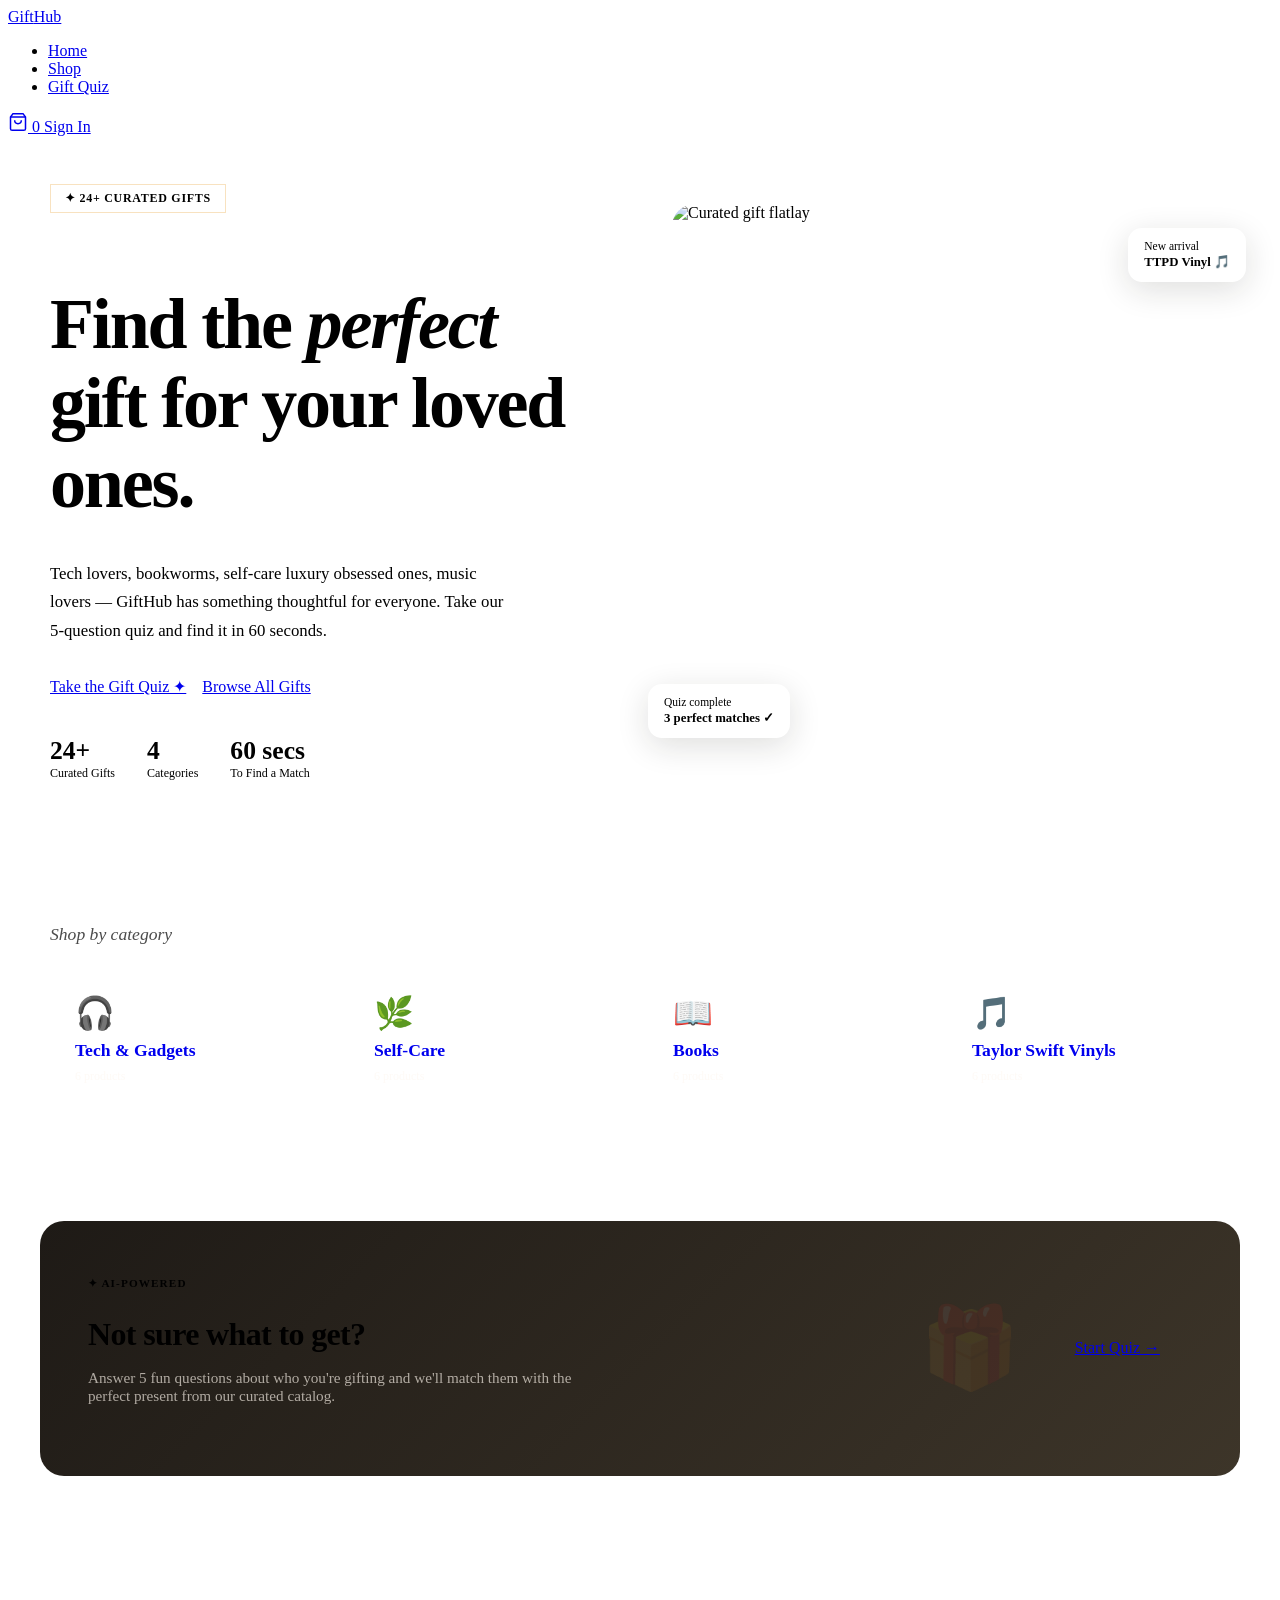
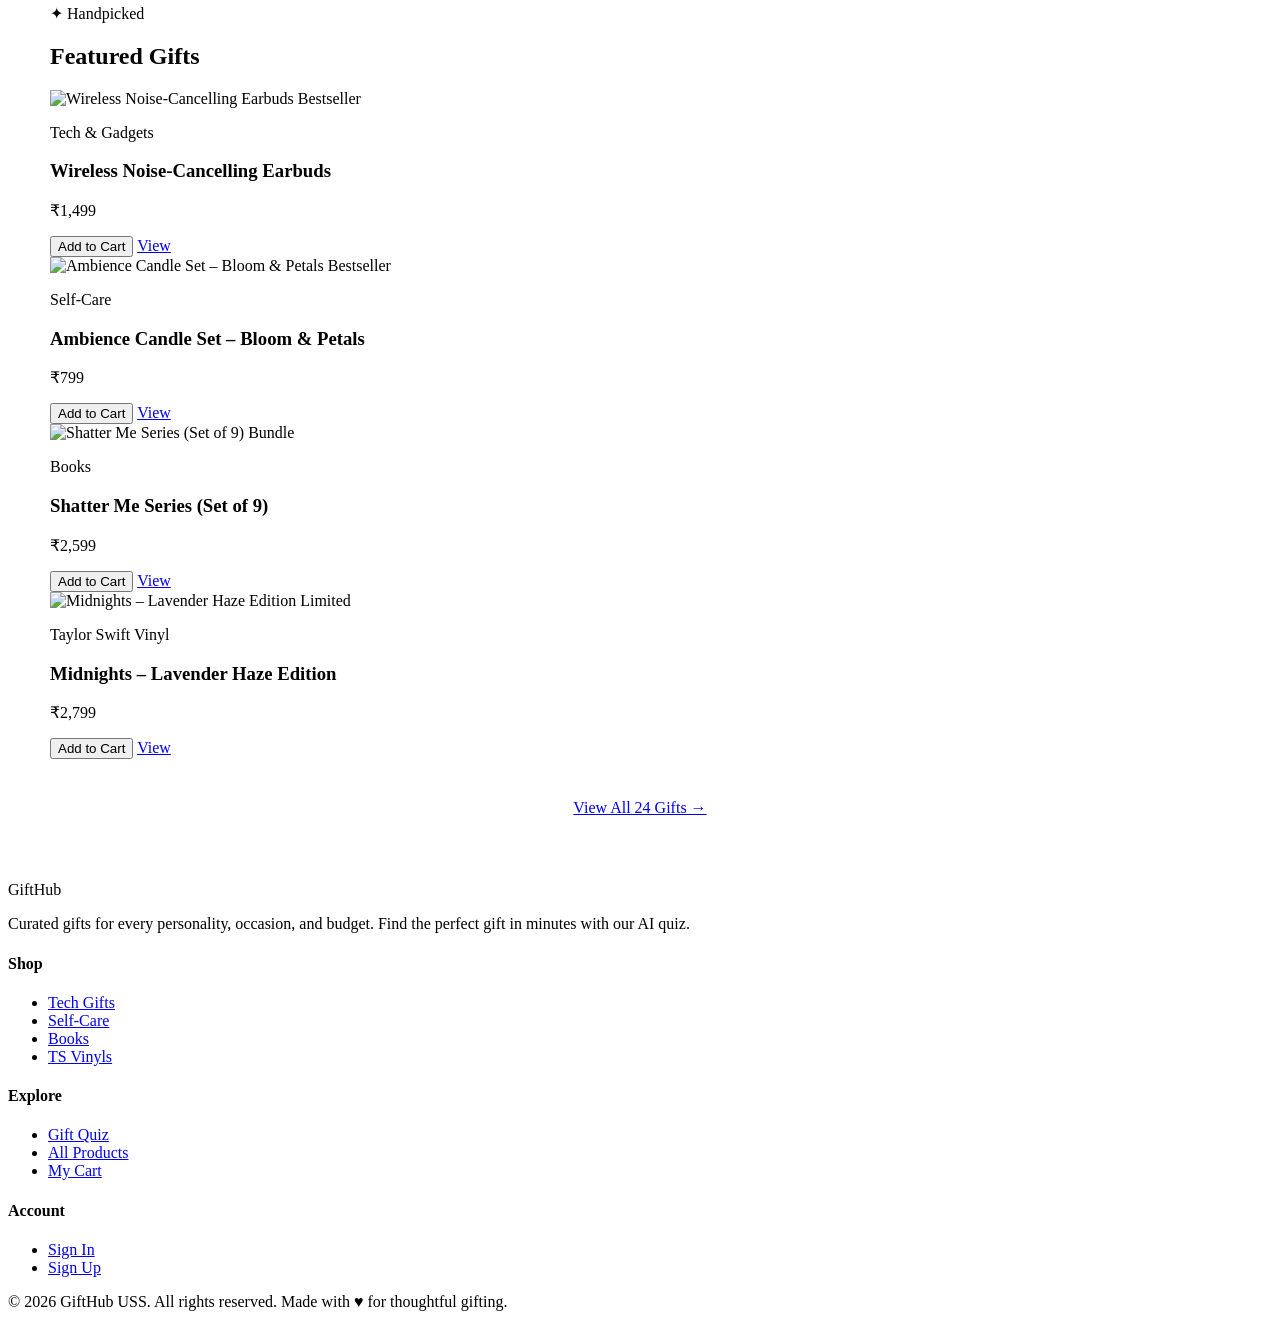
==== index.html @ 99d89582 "Add files via upload" ====
<!DOCTYPE html>
<html lang="en">
<head>
  <meta charset="UTF-8">
  <meta name="viewport" content="width=device-width, initial-scale=1.0">
  <title>GiftHub – Find the Perfect Gift</title>
  <meta name="description" content="Curated gifts for every personality. Tech, self-care, books, and Taylor Swift vinyls. Take the quiz.">
  <link rel="stylesheet" href="style.css">
  <style>

    /* ═══════════════════════════════════════════════
       HERO
       Mobile order:  [heading] [text] [buttons] [image]
       Desktop order: [left: heading+text+buttons] [right: image]
    ═══════════════════════════════════════════════ */

    .hero {
      max-width: 1180px;
      margin: 0 auto;
      padding: 3rem 2rem 5rem;

      display: grid;
      grid-template-columns: 1fr 1fr;
      grid-template-rows: auto;
      grid-template-areas: "content visual";
      align-items: center;
      gap: 4rem;
    }

    .hero-content {
      grid-area: content;
      display: flex;
      flex-direction: column;
    }

    .hero-visual {
      grid-area: visual;
      position: relative;
    }

    /* ── Hero text ── */
    .hero-tag {
      display: inline-flex;
      align-items: center;
      gap: 8px;
      background: var(--amber-light);
      color: var(--amber-dark);
      border: 1px solid rgba(232,160,48,0.3);
      padding: 6px 14px;
      border-radius: var(--radius-pill);
      font-size: 0.75rem;
      font-weight: 700;
      letter-spacing: 0.06em;
      text-transform: uppercase;
      margin-bottom: 1.5rem;
      width: fit-content;
      animation: fadeInUp 0.5s ease forwards;
    }

    .hero-title {
      font-family: var(--font-display);
      font-size: 4.5rem;
      font-weight: 700;
      line-height: 1.1;
      letter-spacing: -0.03em;
      color: var(--charcoal);
      margin-bottom: 1.25rem;
      animation: fadeInUp 0.5s 0.1s ease both;
    }
    .hero-title em { font-style: italic; color: var(--amber); }

    .hero-sub {
      font-size: 1.05rem;
      color: var(--muted);
      line-height: 1.7;
      margin-bottom: 2rem;
      max-width: 460px;
      animation: fadeInUp 0.5s 0.2s ease both;
    }

    .hero-actions {
      display: flex;
      align-items: center;
      gap: 1rem;
      flex-wrap: wrap;
      animation: fadeInUp 0.5s 0.3s ease both;
      margin-bottom: 2.5rem;
    }

    .hero-stats {
      display: flex;
      gap: 2rem;
      animation: fadeInUp 0.5s 0.4s ease both;
    }
    .stat-num {
      font-family: var(--font-display);
      font-size: 1.6rem;
      font-weight: 700;
      color: var(--charcoal);
    }
    .stat-label {
      font-size: 0.75rem;
      color: var(--muted);
      font-weight: 500;
    }

    /* ── Hero image ── */
    .hero-img-main {
      width: 100%;
      aspect-ratio: 1 / 1;
      border-radius: 22px;
      overflow: hidden;
      background: var(--cream-dark);
      animation: fadeIn 0.6s 0.2s ease both;
    }
    .hero-img-main img {
      width: 100%;
      height: 100%;
      object-fit: cover;
      display: block;
      border-radius: 22px;
    }

    /* ── Float cards ── */
    .hero-float-card {
      position: absolute;
      background: var(--white);
      border-radius: 14px;
      padding: 12px 16px;
      box-shadow: 0 8px 32px rgba(30,26,22,0.14);
      display: flex;
      align-items: center;
      gap: 10px;
      font-size: 0.8rem;
      font-weight: 500;
      animation: float 3s ease-in-out infinite;
      white-space: nowrap;
    }
    .fc-quiz  { bottom: 1.5rem; left: -1.5rem; }
    .fc-match { top: 1.5rem; right: -1rem; animation-delay: 1.5s; }

    /* ═══════════════════════════════════════════════
       CATEGORIES
    ═══════════════════════════════════════════════ */
    .categories {
      background: var(--charcoal);
      padding: 3rem 2rem;
    }
    .categories-inner {
      max-width: 1180px;
      margin: 0 auto;
    }
    .categories-inner h2 {
      font-family: var(--font-display);
      color: var(--cream);
      font-size: 1.1rem;
      font-weight: 400;
      font-style: italic;
      margin-bottom: 1.5rem;
      opacity: 0.7;
    }
    .cat-grid {
      display: grid;
      grid-template-columns: repeat(4, 1fr);
      gap: 1rem;
    }
    .cat-card {
      background: rgba(255,255,255,0.06);
      border: 1px solid rgba(255,255,255,0.1);
      border-radius: var(--radius);
      padding: 1.5rem;
      text-decoration: none;
      transition: all var(--transition);
      display: flex;
      flex-direction: column;
      gap: 8px;
    }
    .cat-card:hover {
      background: rgba(232,160,48,0.15);
      border-color: rgba(232,160,48,0.4);
      transform: translateY(-2px);
    }
    .cat-icon { font-size: 2rem; }
    .cat-name {
      font-family: var(--font-display);
      font-size: 1.1rem;
      color: var(--cream);
      font-weight: 600;
    }
    .cat-count { font-size: 0.75rem; color: rgba(253,246,237,0.5); }

    /* ═══════════════════════════════════════════════
       QUIZ BANNER
    ═══════════════════════════════════════════════ */
    .quiz-section { padding: 4rem 2rem; }
    .quiz-banner {
      background: linear-gradient(135deg, #1E1A16 0%, #3D3529 100%);
      border-radius: 24px;
      padding: 3.5rem 3rem;
      display: grid;
      grid-template-columns: 1fr auto;
      align-items: center;
      gap: 2rem;
      max-width: 1180px;
      margin: 0 auto;
      position: relative;
      overflow: hidden;
    }
    .quiz-banner::before {
      content: '🎁';
      position: absolute;
      right: 220px;
      top: 50%;
      transform: translateY(-50%);
      font-size: 5rem;
      opacity: 0.08;
      pointer-events: none;
    }
    .quiz-banner-label {
      font-size: 0.7rem;
      font-weight: 700;
      letter-spacing: 0.1em;
      text-transform: uppercase;
      color: var(--amber);
      margin-bottom: 8px;
    }
    .quiz-banner h2 {
      font-family: var(--font-display);
      font-size: 2rem;
      color: var(--cream);
      font-weight: 700;
      margin-bottom: 0.75rem;
      letter-spacing: -0.02em;
    }
    .quiz-banner p {
      color: rgba(253,246,237,0.65);
      font-size: 0.95rem;
      max-width: 500px;
    }

    /* ═══════════════════════════════════════════════
       FEATURED
    ═══════════════════════════════════════════════ */
    .featured-wrap {
      padding: 4rem 2rem;
      max-width: 1180px;
      margin: 0 auto;
    }

    /* ═══════════════════════════════════════════════
       RESPONSIVE — TABLET (≤900px)
    ═══════════════════════════════════════════════ */
    @media (max-width: 900px) {
      .hero {
        grid-template-columns: 1fr;
        grid-template-areas:
          "content"
          "visual";
        gap: 2rem;
        padding: 2rem 1.5rem 3rem;
        align-items: start;
      }

      .hero-visual {
        width: 100%;
      }

      /* float cards too close to edges on tablet — pull back */
      .fc-quiz  { left: 0.5rem; }
      .fc-match { right: 0.5rem; }

      .hero-title { font-size: 2.4rem; }
      .hero-stats { gap: 1.5rem; }

      .cat-grid { grid-template-columns: repeat(2, 1fr); }

      .quiz-banner {
        grid-template-columns: 1fr;
        text-align: center;
        padding: 2.5rem 1.5rem;
      }
      .quiz-banner::before { display: none; }
      .quiz-banner p { margin: 0 auto; }
      .quiz-banner .btn { width: fit-content; margin: 0 auto; }
    }

    /* ═══════════════════════════════════════════════
       RESPONSIVE — MOBILE (≤600px)
    ═══════════════════════════════════════════════ */
    @media (max-width: 600px) {
      .hero {
        padding: 1.5rem 1rem 2.5rem;
        gap: 1.75rem;
      }

      .hero-title { font-size: 2rem; }
      .hero-sub   { font-size: 0.95rem; }

      .hero-actions {
        flex-direction: column;
        align-items: stretch;
        gap: 0.75rem;
      }
      .hero-actions .btn { text-align: center; justify-content: center; }

      .hero-stats { gap: 1rem; }
      .stat-num   { font-size: 1.3rem; }

      /* float cards hidden on small screens — overlap looks bad */
      .hero-float-card { display: none; }

      .hero-img-main {
        border-radius: 16px;
        aspect-ratio: 4 / 3;   /* slightly wider on small phones */
      }
      .hero-img-main img { border-radius: 16px; }

      .cat-grid { gap: 0.75rem; }
      .cat-card { padding: 1rem; }
      .cat-icon { font-size: 1.5rem; }
      .cat-name { font-size: 0.95rem; }

      .quiz-section { padding: 2rem 1rem; }
      .featured-wrap { padding: 2.5rem 1rem; }
    }

  </style>
</head>
<body>

  <div id="nav-root"></div>

  <main class="page-wrap">

    <!-- ─── HERO ─────────────────────────────────────── -->
    <div class="hero">

      <!-- LEFT / TOP: all text + CTAs -->
      <div class="hero-content">
        <div class="hero-tag">✦ 24+ Curated Gifts</div>

        <h1 class="hero-title">
          Find the <em>perfect</em><br>gift for your loved ones.
        </h1>

        <p class="hero-sub">
          Tech lovers, bookworms, self-care luxury obsessed ones, music lovers —
          GiftHub has something thoughtful for everyone. Take our 5-question quiz
          and find it in 60 seconds.
        </p>

        <div class="hero-actions">
          <a href="quiz.html" class="btn btn-primary">Take the Gift Quiz ✦</a>
          <a href="products.html" class="btn btn-outline">Browse All Gifts</a>
        </div>

        <div class="hero-stats">
          <div class="stat-item">
            <div class="stat-num">24+</div>
            <div class="stat-label">Curated Gifts</div>
          </div>
          <div class="stat-item">
            <div class="stat-num">4</div>
            <div class="stat-label">Categories</div>
          </div>
          <div class="stat-item">
            <div class="stat-num">60 secs</div>
            <div class="stat-label">To Find a Match</div>
          </div>
        </div>
      </div>

      <!-- RIGHT / BOTTOM: image — always visible -->
      <div class="hero-visual">
        <div class="hero-img-main">
          <img src="https://i.imgur.com/aukples.jpeg" alt="Curated gift flatlay">
        </div>

        <div class="hero-float-card fc-quiz">
          <div>
            <div style="font-size:0.72rem;color:var(--muted);margin-bottom:2px;">Quiz complete</div>
            <div style="font-weight:600;">3 perfect matches ✓</div>
          </div>
        </div>

        <div class="hero-float-card fc-match">
          <div>
            <div style="font-size:0.72rem;color:var(--muted);margin-bottom:2px;">New arrival</div>
            <div style="font-weight:600;">TTPD Vinyl 🎵</div>
          </div>
        </div>
      </div>

    </div>
    <!-- ─── /HERO ──────────────────────────────────── -->


    <!-- ─── CATEGORIES ───────────────────────────────── -->
    <div class="categories">
      <div class="categories-inner">
        <h2>Shop by category</h2>
        <div class="cat-grid">
          <a href="products.html?cat=tech" class="cat-card">
            <span class="cat-icon">🎧</span>
            <div class="cat-name">Tech &amp; Gadgets</div>
            <div class="cat-count">6 products</div>
          </a>
          <a href="products.html?cat=selfcare" class="cat-card">
            <span class="cat-icon">🌿</span>
            <div class="cat-name">Self-Care</div>
            <div class="cat-count">6 products</div>
          </a>
          <a href="products.html?cat=books" class="cat-card">
            <span class="cat-icon">📖</span>
            <div class="cat-name">Books</div>
            <div class="cat-count">6 products</div>
          </a>
          <a href="products.html?cat=vinyl" class="cat-card">
            <span class="cat-icon">🎵</span>
            <div class="cat-name">Taylor Swift Vinyls</div>
            <div class="cat-count">6 products</div>
          </a>
        </div>
      </div>
    </div>


    <!-- ─── QUIZ BANNER ──────────────────────────────── -->
    <div class="quiz-section">
      <div class="quiz-banner">
        <div>
          <div class="quiz-banner-label">✦ AI-Powered</div>
          <h2>Not sure what to get?</h2>
          <p>Answer 5 fun questions about who you're gifting and we'll match them with the perfect present from our curated catalog.</p>
        </div>
        <a href="quiz.html" class="btn btn-primary" style="font-size:1rem;padding:1rem 2rem;">
          Start Quiz →
        </a>
      </div>
    </div>


    <!-- ─── FEATURED PRODUCTS ────────────────────────── -->
    <div class="featured-wrap">
      <div class="section-header">
        <div class="section-label">✦ Handpicked</div>
        <h2 class="section-title">Featured Gifts</h2>
      </div>
      <div class="grid-4" id="featured-grid"></div>
      <div style="text-align:center;margin-top:2.5rem">
        <a href="products.html" class="btn btn-outline">View All 24 Gifts →</a>
      </div>
    </div>

  </main>

  <div id="footer-root"></div>
  <div class="toast" id="toast"></div>

  <script src="app.js"></script>
  <script>
    document.getElementById('nav-root').innerHTML  = renderNav('home');
    document.getElementById('footer-root').innerHTML = renderFooter();

    // Featured: 1 from each category
    const featured = ['t1','s1','b4','v5']
      .map(id => PRODUCTS.find(p => p.id === id))
      .filter(Boolean);
    document.getElementById('featured-grid').innerHTML = featured.map(renderProductCard).join('');
  </script>

</body>
</html>
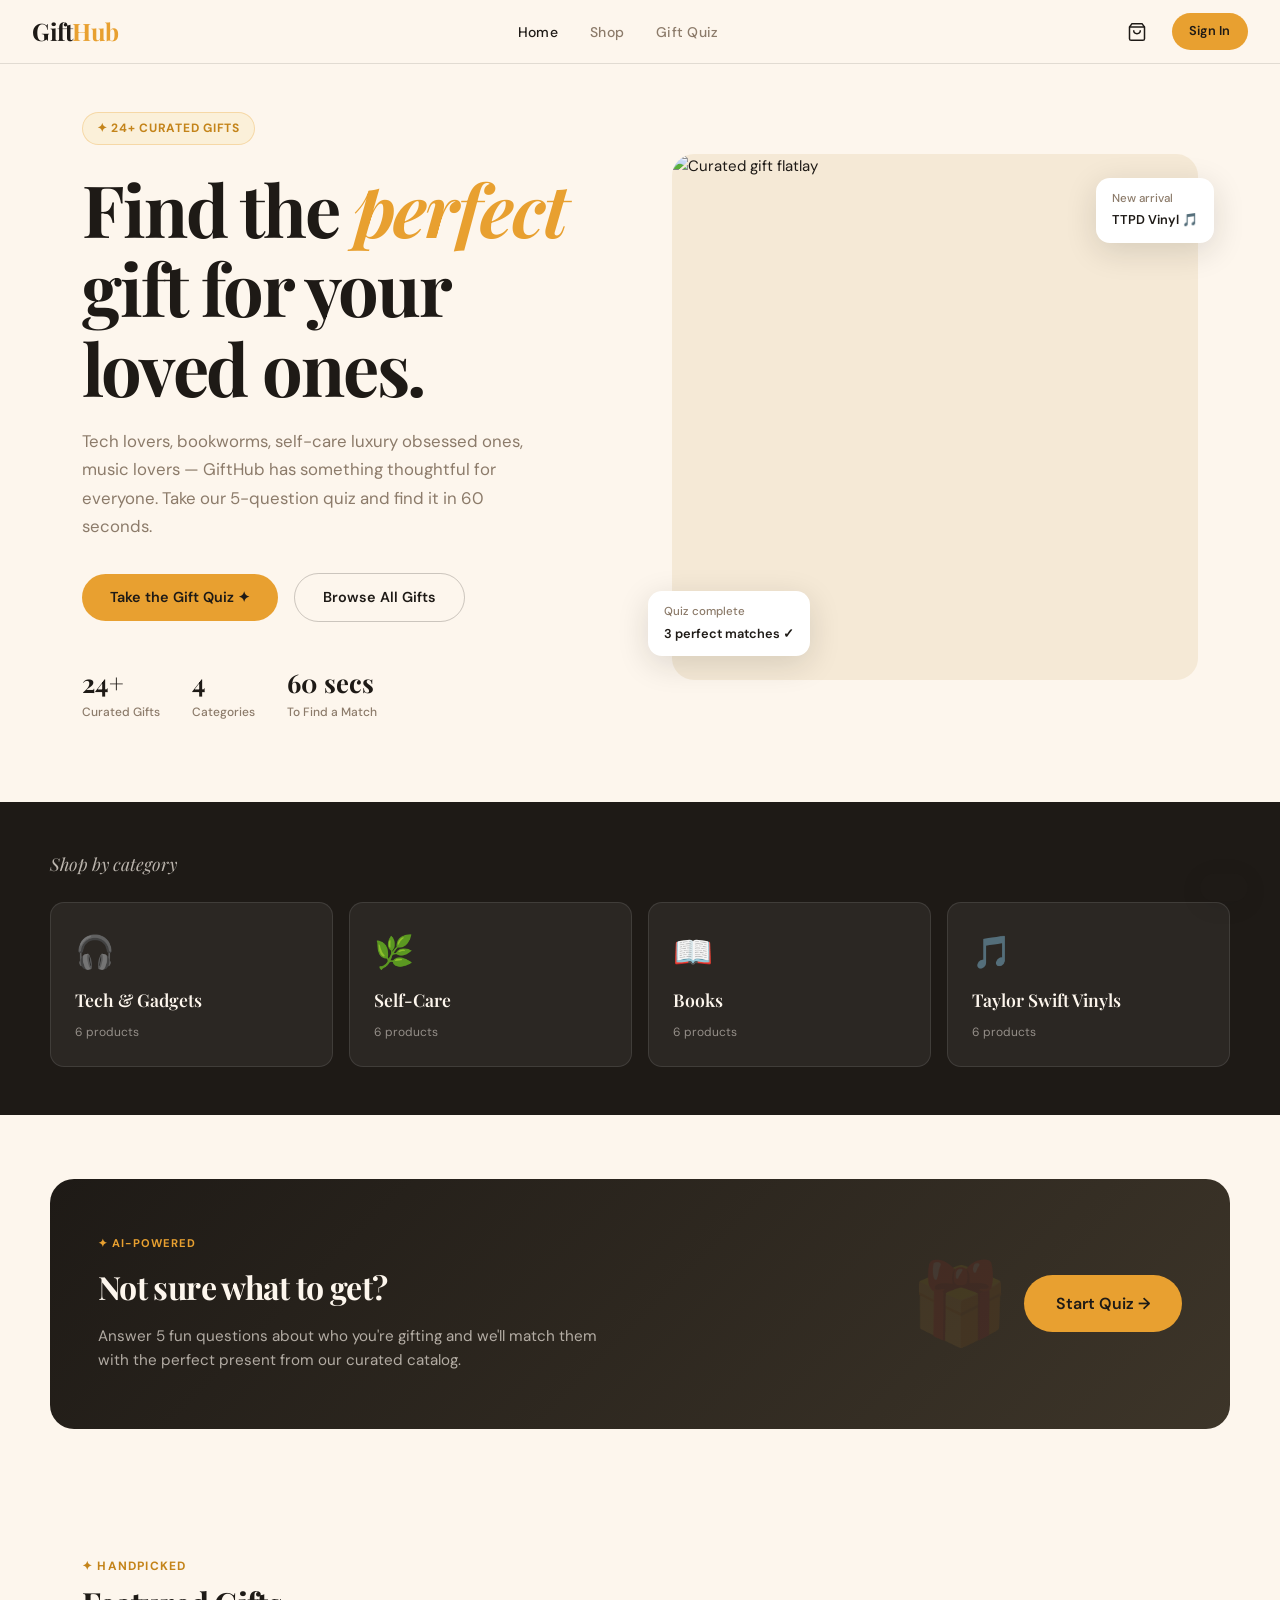
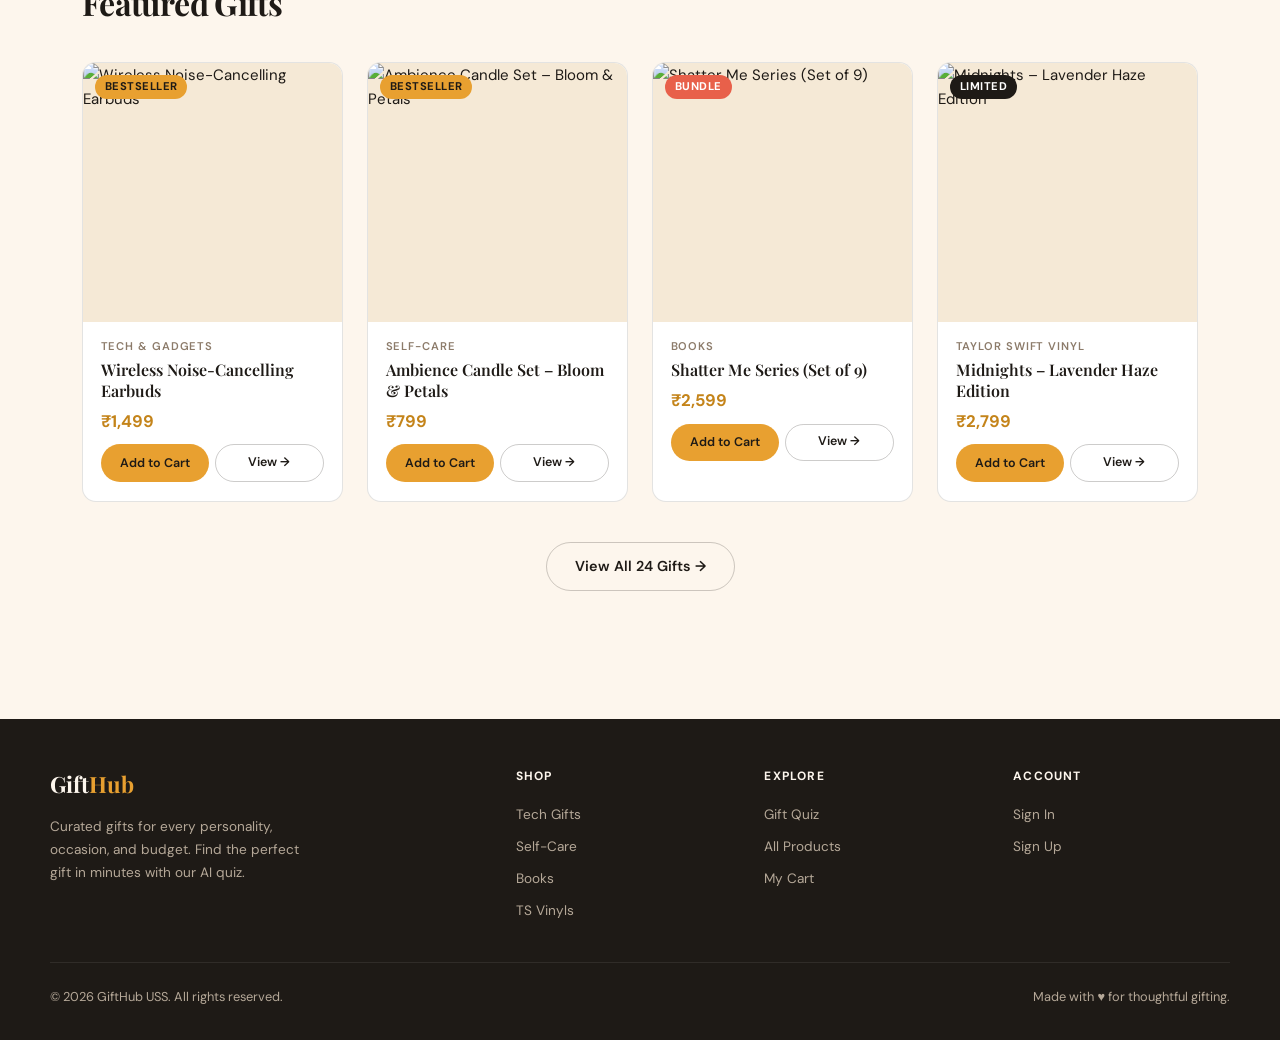
==== commit c2bc3e7b: "Fix HTML entities in index.html" ====
--- a/index.html
+++ b/index.html
@@ -470,4 +470,4 @@
   </script>
 
 </body>
-</html>+</html>
--- a/style.css
+++ b/style.css
@@ -0,0 +1,556 @@
+@import url('https://fonts.googleapis.com/css2?family=Playfair+Display:ital,wght@0,400;0,600;0,700;1,400&family=DM+Sans:ital,wght@0,300;0,400;0,500;0,600;1,300&display=swap');
+
+:root {
+  --cream: #FDF6ED;
+  --cream-dark: #F5E9D6;
+  --amber: #E8A030;
+  --amber-dark: #C4841A;
+  --amber-light: #FBF0D9;
+  --coral: #E8604A;
+  --coral-light: #FAEAE7;
+  --charcoal: #1E1A16;
+  --charcoal-mid: #3D3529;
+  --muted: #8C7B6A;
+  --muted-light: #B5A898;
+  --white: #FFFFFF;
+  --border: rgba(30,26,22,0.12);
+  --border-strong: rgba(30,26,22,0.22);
+  --shadow-soft: 0 4px 24px rgba(30,26,22,0.08);
+  --shadow-card: 0 2px 12px rgba(30,26,22,0.10);
+  --radius: 14px;
+  --radius-sm: 8px;
+  --radius-pill: 100px;
+  --font-display: 'Playfair Display', Georgia, serif;
+  --font-body: 'DM Sans', sans-serif;
+  --transition: 0.22s cubic-bezier(0.4,0,0.2,1);
+}
+
+*, *::before, *::after { box-sizing: border-box; margin: 0; padding: 0; }
+html { scroll-behavior: smooth; }
+
+body {
+  font-family: var(--font-body);
+  background: var(--cream);
+  color: var(--charcoal);
+  min-height: 100vh;
+  font-size: 15px;
+  line-height: 1.6;
+  -webkit-font-smoothing: antialiased;
+  overflow-x: hidden;
+}
+
+/* ─── NAV ─────────────────────────────────────────────── */
+nav {
+  position: sticky;
+  top: 0;
+  z-index: 100;
+  background: rgba(253,246,237,0.92);
+  backdrop-filter: blur(12px);
+  -webkit-backdrop-filter: blur(12px);
+  border-bottom: 1px solid var(--border);
+  padding: 0 2rem;
+  height: 64px;
+  display: flex;
+  align-items: center;
+  justify-content: space-between;
+}
+
+.nav-logo {
+  font-family: var(--font-display);
+  font-size: 1.5rem;
+  font-weight: 700;
+  color: var(--charcoal);
+  text-decoration: none;
+  letter-spacing: -0.02em;
+}
+.nav-logo span { color: var(--amber); }
+
+.nav-links {
+  display: flex;
+  align-items: center;
+  gap: 2rem;
+  list-style: none;
+}
+.nav-links a {
+  text-decoration: none;
+  color: var(--muted);
+  font-size: 0.875rem;
+  font-weight: 500;
+  letter-spacing: 0.02em;
+  transition: color var(--transition);
+}
+.nav-links a:hover,
+.nav-links a.active { color: var(--charcoal); }
+
+.nav-actions {
+  display: flex;
+  align-items: center;
+  gap: 1rem;
+}
+
+.nav-icon-btn {
+  background: none;
+  border: none;
+  cursor: pointer;
+  color: var(--charcoal);
+  display: flex;
+  align-items: center;
+  justify-content: center;
+  width: 38px;
+  height: 38px;
+  border-radius: var(--radius-sm);
+  transition: background var(--transition);
+  position: relative;
+  text-decoration: none;
+}
+.nav-icon-btn:hover { background: var(--cream-dark); }
+
+.cart-badge {
+  position: absolute;
+  top: 4px;
+  right: 4px;
+  background: var(--coral);
+  color: white;
+  font-size: 10px;
+  font-weight: 600;
+  width: 16px;
+  height: 16px;
+  border-radius: 50%;
+  display: none;
+  align-items: center;
+  justify-content: center;
+}
+.cart-badge.visible { display: flex; }
+
+/* ─── BUTTONS ─────────────────────────────────────────── */
+.btn {
+  display: inline-flex;
+  align-items: center;
+  justify-content: center;
+  gap: 8px;
+  padding: 0.75rem 1.75rem;
+  border-radius: var(--radius-pill);
+  font-family: var(--font-body);
+  font-size: 0.9rem;
+  font-weight: 600;
+  cursor: pointer;
+  transition: all var(--transition);
+  border: none;
+  text-decoration: none;
+  /* NOTE: no white-space: nowrap here — product-actions handles it per-button */
+}
+.btn-primary {
+  background: var(--amber);
+  color: var(--charcoal);
+}
+.btn-primary:hover {
+  background: var(--amber-dark);
+  transform: translateY(-1px);
+  box-shadow: 0 6px 20px rgba(232,160,48,0.35);
+}
+.btn-outline {
+  background: transparent;
+  color: var(--charcoal);
+  border: 1.5px solid var(--border-strong);
+}
+.btn-outline:hover {
+  background: var(--cream-dark);
+  border-color: var(--charcoal);
+}
+.btn-coral { background: var(--coral); color: white; }
+.btn-coral:hover {
+  background: #cc4e38;
+  transform: translateY(-1px);
+  box-shadow: 0 6px 20px rgba(232,96,74,0.35);
+}
+.btn-sm { padding: 0.5rem 1.1rem; font-size: 0.8rem; }
+.btn-full { width: 100%; }
+
+/* ─── CARDS ───────────────────────────────────────────── */
+.card {
+  background: var(--white);
+  border-radius: var(--radius);
+  border: 1px solid var(--border);
+  box-shadow: var(--shadow-card);
+  overflow: hidden;
+  transition: all var(--transition);
+}
+.card:hover {
+  transform: translateY(-3px);
+  box-shadow: var(--shadow-soft);
+}
+
+/* ─── PRODUCT CARD ────────────────────────────────────── */
+.product-card {
+  background: var(--white);
+  border-radius: var(--radius);
+  border: 1px solid var(--border);
+  overflow: hidden;
+  transition: all var(--transition);
+}
+.product-card:hover {
+  transform: translateY(-4px);
+  box-shadow: 0 12px 36px rgba(30,26,22,0.13);
+}
+
+.product-img-wrap {
+  width: 100%;
+  aspect-ratio: 1;
+  background: var(--cream-dark);
+  display: flex;
+  align-items: center;
+  justify-content: center;
+  position: relative;
+  overflow: hidden;
+}
+.product-img-wrap img {
+  width: 100%;
+  height: 100%;
+  object-fit: cover;
+  transition: transform 0.3s ease;
+}
+.product-card:hover .product-img-wrap img { transform: scale(1.05); }
+
+.product-img-placeholder {
+  display: flex;
+  flex-direction: column;
+  align-items: center;
+  justify-content: center;
+  gap: 8px;
+  color: var(--muted-light);
+  font-size: 0.75rem;
+  text-align: center;
+  border: 2px dashed var(--muted-light);
+  border-radius: 8px;
+  margin: 16px;
+  width: calc(100% - 32px);
+  height: calc(100% - 32px);
+  padding: 1rem;
+}
+.product-img-placeholder .ph-icon { font-size: 2rem; }
+.product-img-placeholder .ph-label { font-weight: 500; font-size: 0.8rem; color: var(--muted); }
+.product-img-placeholder .ph-hint { font-size: 0.7rem; color: var(--muted-light); }
+
+.product-tag {
+  position: absolute;
+  top: 12px;
+  left: 12px;
+  background: var(--amber);
+  color: var(--charcoal);
+  font-size: 0.7rem;
+  font-weight: 700;
+  padding: 3px 10px;
+  border-radius: var(--radius-pill);
+  letter-spacing: 0.04em;
+  text-transform: uppercase;
+}
+.product-tag.coral { background: var(--coral); color: white; }
+.product-tag.charcoal { background: var(--charcoal); color: white; }
+
+.product-info { padding: 1rem 1.1rem 1.2rem; }
+
+.product-category {
+  font-size: 0.7rem;
+  font-weight: 600;
+  letter-spacing: 0.08em;
+  text-transform: uppercase;
+  color: var(--muted);
+  margin-bottom: 4px;
+}
+.product-name {
+  font-family: var(--font-display);
+  font-size: 1rem;
+  font-weight: 600;
+  color: var(--charcoal);
+  line-height: 1.3;
+  margin-bottom: 6px;
+}
+.product-price {
+  font-size: 1.05rem;
+  font-weight: 700;
+  color: var(--amber-dark);
+  margin-bottom: 10px;
+}
+
+/* ─── PRODUCT ACTIONS — THE FIX ──────────────────────── */
+.product-actions {
+  display: flex;
+  gap: 6px;
+}
+.product-actions .btn {
+  flex: 1;
+  min-width: 0;
+  padding: 0.48rem 0.6rem;
+  font-size: 0.78rem;
+  white-space: nowrap;
+  overflow: hidden;
+  text-overflow: ellipsis;
+  justify-content: center;
+  text-align: center;
+}
+
+/* ─── SECTION LAYOUTS ─────────────────────────────────── */
+.section {
+  padding: 4rem 2rem;
+  max-width: 1180px;
+  margin: 0 auto;
+}
+.section-header { margin-bottom: 2.5rem; }
+.section-label {
+  font-size: 0.75rem;
+  font-weight: 700;
+  letter-spacing: 0.1em;
+  text-transform: uppercase;
+  color: var(--amber-dark);
+  margin-bottom: 8px;
+}
+.section-title {
+  font-family: var(--font-display);
+  font-size: 2rem;
+  font-weight: 700;
+  color: var(--charcoal);
+  letter-spacing: -0.02em;
+  line-height: 1.2;
+}
+.grid-4 {
+  display: grid;
+  grid-template-columns: repeat(auto-fill, minmax(230px, 1fr));
+  gap: 1.5rem;
+}
+.grid-3 {
+  display: grid;
+  grid-template-columns: repeat(auto-fill, minmax(280px, 1fr));
+  gap: 1.5rem;
+}
+
+/* ─── BADGE ───────────────────────────────────────────── */
+.badge {
+  display: inline-flex;
+  align-items: center;
+  gap: 4px;
+  padding: 4px 12px;
+  border-radius: var(--radius-pill);
+  font-size: 0.75rem;
+  font-weight: 600;
+}
+.badge-amber { background: var(--amber-light); color: var(--amber-dark); }
+.badge-coral { background: var(--coral-light); color: var(--coral); }
+
+/* ─── TOAST ───────────────────────────────────────────── */
+.toast {
+  position: fixed;
+  bottom: 2rem;
+  right: 2rem;
+  background: var(--charcoal);
+  color: var(--cream);
+  padding: 0.875rem 1.5rem;
+  border-radius: var(--radius);
+  font-size: 0.875rem;
+  font-weight: 500;
+  z-index: 9999;
+  transform: translateY(120%);
+  transition: transform 0.3s cubic-bezier(0.4,0,0.2,1);
+  display: flex;
+  align-items: center;
+  gap: 10px;
+  box-shadow: var(--shadow-soft);
+}
+.toast.show { transform: translateY(0); }
+
+/* ─── FOOTER ──────────────────────────────────────────── */
+footer {
+  background: var(--charcoal);
+  color: var(--muted-light);
+  padding: 3rem 2rem 2rem;
+  margin-top: 4rem;
+}
+.footer-inner {
+  max-width: 1180px;
+  margin: 0 auto;
+  display: grid;
+  grid-template-columns: 2fr 1fr 1fr 1fr;
+  gap: 2rem;
+  padding-bottom: 2rem;
+  border-bottom: 1px solid rgba(255,255,255,0.08);
+}
+.footer-logo {
+  font-family: var(--font-display);
+  font-size: 1.4rem;
+  font-weight: 700;
+  color: var(--cream);
+  margin-bottom: 0.75rem;
+}
+.footer-logo span { color: var(--amber); }
+.footer-desc { font-size: 0.85rem; line-height: 1.7; max-width: 260px; }
+.footer-col h4 {
+  font-size: 0.75rem;
+  font-weight: 700;
+  letter-spacing: 0.1em;
+  text-transform: uppercase;
+  color: var(--cream);
+  margin-bottom: 1rem;
+}
+.footer-col ul { list-style: none; }
+.footer-col ul li { margin-bottom: 0.5rem; }
+.footer-col ul li a {
+  text-decoration: none;
+  color: var(--muted-light);
+  font-size: 0.85rem;
+  transition: color var(--transition);
+}
+.footer-col ul li a:hover { color: var(--amber); }
+.footer-bottom {
+  max-width: 1180px;
+  margin: 1.5rem auto 0;
+  display: flex;
+  align-items: center;
+  justify-content: space-between;
+  font-size: 0.8rem;
+}
+
+/* ─── FORM ELEMENTS ───────────────────────────────────── */
+.form-group { margin-bottom: 1.25rem; }
+.form-label {
+  display: block;
+  font-size: 0.8rem;
+  font-weight: 600;
+  color: var(--charcoal-mid);
+  margin-bottom: 6px;
+  letter-spacing: 0.02em;
+}
+.form-input {
+  width: 100%;
+  padding: 0.75rem 1rem;
+  border: 1.5px solid var(--border-strong);
+  border-radius: var(--radius-sm);
+  font-family: var(--font-body);
+  font-size: 0.9rem;
+  color: var(--charcoal);
+  background: var(--white);
+  transition: border-color var(--transition), box-shadow var(--transition);
+  outline: none;
+  /* Prevent iOS zoom on focus (font-size must be ≥16px on iOS) */
+  -webkit-appearance: none;
+}
+.form-input:focus {
+  border-color: var(--amber);
+  box-shadow: 0 0 0 3px rgba(232,160,48,0.15);
+}
+.form-input::placeholder { color: var(--muted-light); }
+.form-row { display: grid; grid-template-columns: 1fr 1fr; gap: 1rem; }
+
+/* ─── DIVIDER ─────────────────────────────────────────── */
+.divider {
+  display: flex;
+  align-items: center;
+  gap: 1rem;
+  color: var(--muted-light);
+  font-size: 0.8rem;
+  margin: 1.5rem 0;
+}
+.divider::before, .divider::after {
+  content: '';
+  flex: 1;
+  height: 1px;
+  background: var(--border);
+}
+
+/* ─── PAGE WRAPPER ────────────────────────────────────── */
+.page-wrap { min-height: calc(100vh - 64px); }
+
+/* ─── QUANTITY CONTROL ────────────────────────────────── */
+.qty-control {
+  display: flex;
+  align-items: center;
+  border: 1.5px solid var(--border-strong);
+  border-radius: var(--radius-sm);
+  overflow: hidden;
+}
+.qty-btn {
+  width: 32px;
+  height: 32px;
+  background: var(--cream);
+  border: none;
+  cursor: pointer;
+  font-size: 1rem;
+  color: var(--charcoal);
+  transition: background var(--transition);
+  display: flex;
+  align-items: center;
+  justify-content: center;
+}
+.qty-btn:hover { background: var(--cream-dark); }
+.qty-num {
+  width: 36px;
+  text-align: center;
+  font-size: 0.875rem;
+  font-weight: 600;
+  border: none;
+  border-left: 1.5px solid var(--border);
+  border-right: 1.5px solid var(--border);
+  background: var(--white);
+  color: var(--charcoal);
+  height: 32px;
+  outline: none;
+}
+
+/* ─── EMPTY STATE ─────────────────────────────────────── */
+.empty-state {
+  text-align: center;
+  padding: 5rem 2rem;
+  color: var(--muted);
+}
+.empty-state .empty-icon { font-size: 3.5rem; margin-bottom: 1rem; }
+.empty-state h3 {
+  font-family: var(--font-display);
+  font-size: 1.5rem;
+  color: var(--charcoal);
+  margin-bottom: 0.5rem;
+}
+.empty-state p { margin-bottom: 1.5rem; font-size: 0.9rem; }
+
+/* ─── ANIMATIONS ──────────────────────────────────────── */
+@keyframes fadeInUp {
+  from { opacity: 0; transform: translateY(20px); }
+  to   { opacity: 1; transform: translateY(0);    }
+}
+@keyframes fadeIn {
+  from { opacity: 0; }
+  to   { opacity: 1; }
+}
+@keyframes float {
+  0%, 100% { transform: translateY(0);   }
+  50%       { transform: translateY(-8px); }
+}
+.animate-in {
+  animation: fadeInUp 0.5s cubic-bezier(0.4,0,0.2,1) forwards;
+}
+
+/* ─── RESPONSIVE ──────────────────────────────────────── */
+@media (max-width: 768px) {
+  nav { padding: 0 1rem; }
+  .nav-links { display: none; }
+  .section { padding: 2.5rem 1rem; }
+  .grid-4, .grid-3 { grid-template-columns: repeat(2, 1fr); gap: 1rem; }
+  .footer-inner { grid-template-columns: 1fr 1fr; }
+  .footer-bottom { flex-direction: column; gap: 0.5rem; text-align: center; }
+  .form-row { grid-template-columns: 1fr; }
+  .section-title { font-size: 1.6rem; }
+  .btn { font-size: 0.85rem; padding: 0.7rem 1.4rem; }
+}
+
+@media (max-width: 480px) {
+  .grid-4 { grid-template-columns: repeat(2, 1fr); gap: 0.75rem; }
+  .grid-3 { grid-template-columns: 1fr; }
+  /* Product card — tighter on small phones */
+  .product-info { padding: 0.7rem 0.8rem 0.9rem; }
+  .product-name { font-size: 0.875rem; }
+  .product-price { font-size: 0.9rem; margin-bottom: 8px; }
+  .product-actions { gap: 5px; }
+  .product-actions .btn { font-size: 0.72rem; padding: 0.4rem 0.45rem; }
+  .footer-inner { grid-template-columns: 1fr; gap: 1.5rem; }
+  .toast { left: 1rem; right: 1rem; bottom: 1rem; }
+}
+
+/* Hero title override from index.html inline — keep consistent */
+.hero-title { font-size: 4.5rem; }
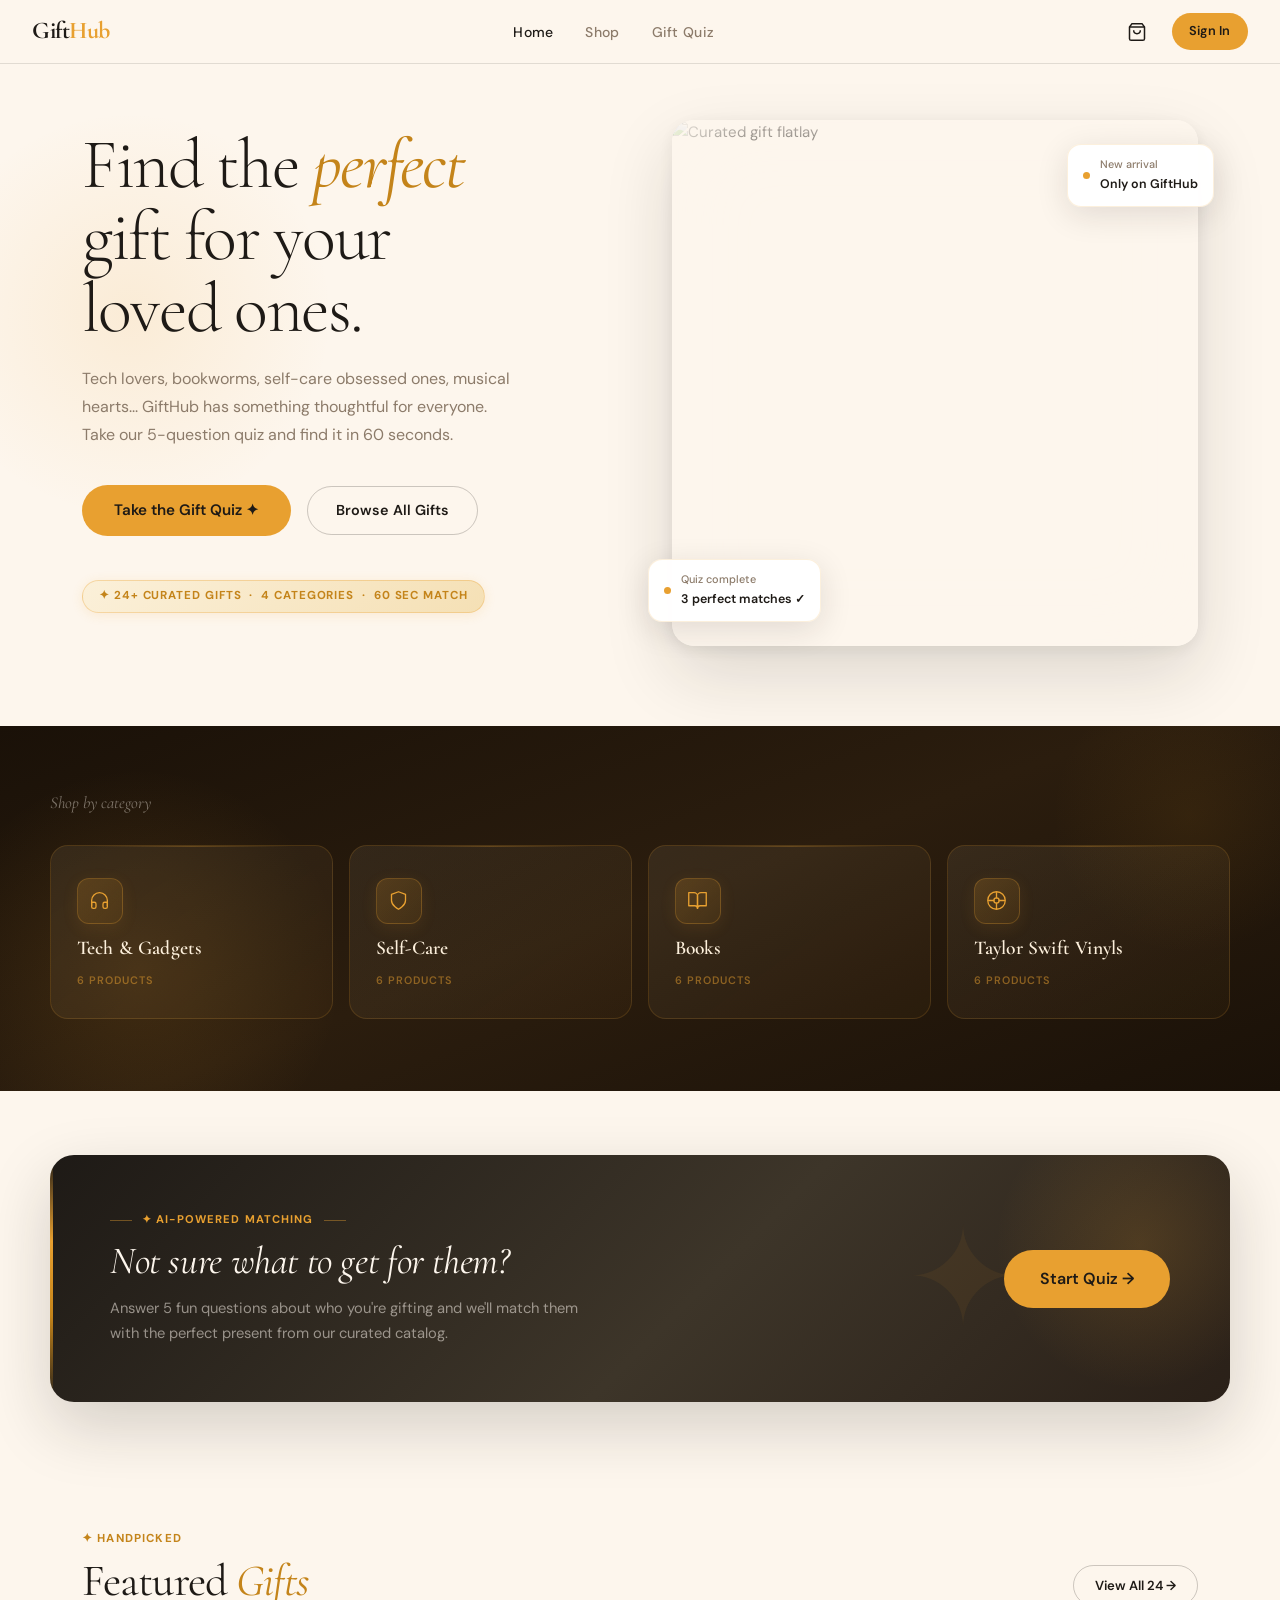
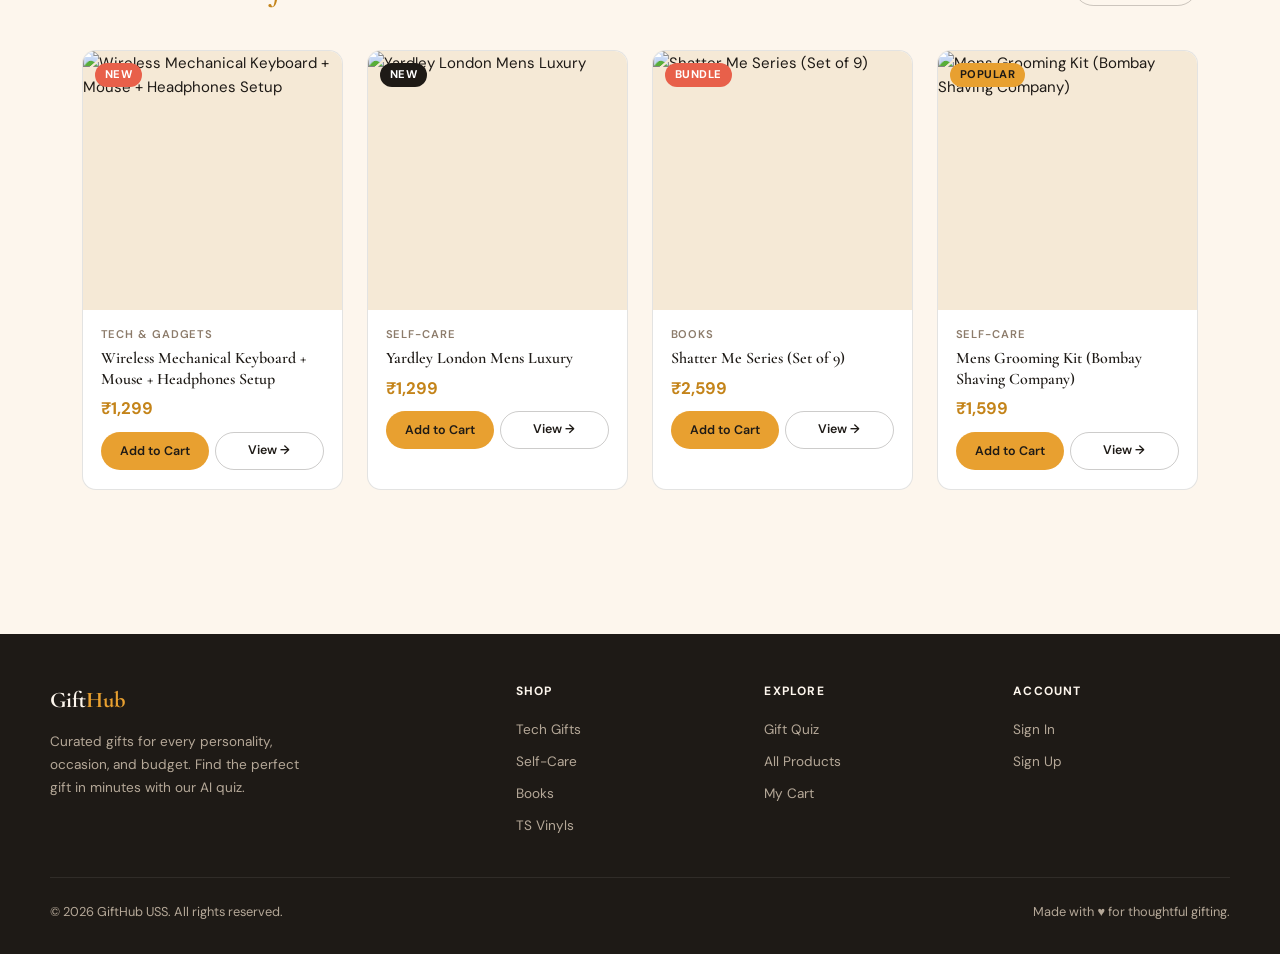
==== commit 028c4df5: "Update print statement from 'Hello' to 'Goodbye'" ====
--- a/index.html
+++ b/index.html
@@ -6,76 +6,96 @@
   <title>GiftHub – Find the Perfect Gift</title>
   <meta name="description" content="Curated gifts for every personality. Tech, self-care, books, and Taylor Swift vinyls. Take the quiz.">
   <link rel="stylesheet" href="style.css">
+  <link rel="preconnect" href="https://fonts.googleapis.com">
+  <link href="https://fonts.googleapis.com/css2?family=Cormorant+Garamond:ital,wght@0,300;0,400;0,600;0,700;1,300;1,400;1,600&family=DM+Sans:ital,wght@0,300;0,400;0,500;0,600;1,300&display=swap" rel="stylesheet">
   <style>
 
-    /* ═══════════════════════════════════════════════
-       HERO
-       Mobile order:  [heading] [text] [buttons] [image]
-       Desktop order: [left: heading+text+buttons] [right: image]
-    ═══════════════════════════════════════════════ */
+    :root {
+      --font-display: 'Cormorant Garamond', Georgia, serif;
+    }
+
+    body { background: #FDF6ED; }
+
+    /* ═══════════════════════════════════════════════════
+       HERO — cream background, amber glow only near text
+    ═══════════════════════════════════════════════════ */
+    .hero-section {
+      background: #FDF6ED;
+      position: relative;
+      overflow: hidden;
+    }
+
+    /* Soft amber glow that sits ONLY behind the left content column */
+    .hero-section::before {
+      content: '';
+      position: absolute;
+      left: -80px; top: 40px;
+      width: 420px; height: 420px;
+      background: radial-gradient(ellipse, rgba(232,160,48,0.12) 0%, transparent 68%);
+      pointer-events: none;
+      z-index: 0;
+    }
 
     .hero {
       max-width: 1180px;
       margin: 0 auto;
-      padding: 3rem 2rem 5rem;
-
+      padding: 3.5rem 2rem 5rem;
       display: grid;
       grid-template-columns: 1fr 1fr;
-      grid-template-rows: auto;
       grid-template-areas: "content visual";
       align-items: center;
       gap: 4rem;
-    }
-
-    .hero-content {
-      grid-area: content;
-      display: flex;
-      flex-direction: column;
-    }
-
-    .hero-visual {
-      grid-area: visual;
       position: relative;
-    }
-
-    /* ── Hero text ── */
+      z-index: 1;
+    }
+
+    .hero-content { grid-area: content; display: flex; flex-direction: column; }
+    .hero-visual  { grid-area: visual;  position: relative; }
+
+    /* Tag pill */
     .hero-tag {
       display: inline-flex;
       align-items: center;
       gap: 8px;
-      background: var(--amber-light);
+      background: linear-gradient(135deg, #FBF0D9, #F5E0B5);
       color: var(--amber-dark);
-      border: 1px solid rgba(232,160,48,0.3);
-      padding: 6px 14px;
+      border: 1px solid rgba(232,160,48,0.32);
+      padding: 6px 16px;
       border-radius: var(--radius-pill);
-      font-size: 0.75rem;
+      font-size: 0.72rem;
       font-weight: 700;
-      letter-spacing: 0.06em;
+      letter-spacing: 0.08em;
       text-transform: uppercase;
       margin-bottom: 1.5rem;
       width: fit-content;
       animation: fadeInUp 0.5s ease forwards;
-    }
-
+      box-shadow: 0 2px 12px rgba(232,160,48,0.14);
+    }
+
+    /* Headline — same as the version you liked */
     .hero-title {
       font-family: var(--font-display);
-      font-size: 4.5rem;
-      font-weight: 700;
-      line-height: 1.1;
-      letter-spacing: -0.03em;
+      font-size: clamp(3.4rem, 5.5vw, 5.2rem);
+      font-weight: 300;
+      line-height: 1.02;
+      letter-spacing: -0.025em;
       color: var(--charcoal);
       margin-bottom: 1.25rem;
-      animation: fadeInUp 0.5s 0.1s ease both;
-    }
-    .hero-title em { font-style: italic; color: var(--amber); }
+      animation: fadeInUp 0.55s 0.08s ease both;
+    }
+    .hero-title em {
+      font-style: italic;
+      color: var(--amber-dark);
+      font-weight: 400;
+    }
 
     .hero-sub {
-      font-size: 1.05rem;
+      font-size: 1rem;
       color: var(--muted);
-      line-height: 1.7;
-      margin-bottom: 2rem;
-      max-width: 460px;
-      animation: fadeInUp 0.5s 0.2s ease both;
+      line-height: 1.75;
+      margin-bottom: 2.25rem;
+      max-width: 440px;
+      animation: fadeInUp 0.55s 0.16s ease both;
     }
 
     .hero-actions {
@@ -83,247 +103,400 @@
       align-items: center;
       gap: 1rem;
       flex-wrap: wrap;
-      animation: fadeInUp 0.5s 0.3s ease both;
-      margin-bottom: 2.5rem;
+      animation: fadeInUp 0.55s 0.24s ease both;
+      margin-bottom: 2.75rem;
     }
 
     .hero-stats {
       display: flex;
-      gap: 2rem;
-      animation: fadeInUp 0.5s 0.4s ease both;
-    }
+      border-top: 1px solid rgba(196,132,26,0.2);
+      padding-top: 1.75rem;
+      animation: fadeInUp 0.55s 0.32s ease both;
+    }
+    .stat-item {
+      flex: 1;
+      padding-right: 1.5rem;
+      border-right: 1px solid rgba(196,132,26,0.18);
+      margin-right: 1.5rem;
+    }
+    .stat-item:last-child { border-right: none; margin-right: 0; padding-right: 0; }
     .stat-num {
       font-family: var(--font-display);
-      font-size: 1.6rem;
-      font-weight: 700;
+      font-size: 2.2rem;
+      font-weight: 600;
       color: var(--charcoal);
+      line-height: 1;
+      margin-bottom: 3px;
     }
     .stat-label {
-      font-size: 0.75rem;
-      color: var(--muted);
+      font-size: 0.7rem;
+      color: var(--muted-light);
       font-weight: 500;
-    }
-
-    /* ── Hero image ── */
+      letter-spacing: 0.05em;
+      text-transform: uppercase;
+    }
+
+    /* Hero image — blur-edge vignette */
     .hero-img-main {
       width: 100%;
       aspect-ratio: 1 / 1;
       border-radius: 22px;
       overflow: hidden;
-      background: var(--cream-dark);
-      animation: fadeIn 0.6s 0.2s ease both;
+      position: relative;
+      animation: fadeIn 0.7s 0.2s ease both;
+      box-shadow: 0 28px 70px rgba(30,26,22,0.14), 0 4px 18px rgba(30,26,22,0.07);
     }
     .hero-img-main img {
-      width: 100%;
-      height: 100%;
+      width: 100%; height: 100%;
       object-fit: cover;
       display: block;
       border-radius: 22px;
     }
-
-    /* ── Float cards ── */
+    /* Cream vignette on all edges */
+    .hero-img-main::after {
+      content: '';
+      position: absolute;
+      inset: 0;
+      border-radius: 22px;
+      box-shadow: inset 0 0 70px 22px #FDF6ED;
+      pointer-events: none;
+    }
+
+    /* Float cards */
     .hero-float-card {
       position: absolute;
-      background: var(--white);
+      background: rgba(255,255,255,0.97);
       border-radius: 14px;
-      padding: 12px 16px;
-      box-shadow: 0 8px 32px rgba(30,26,22,0.14);
+      padding: 11px 15px;
+      box-shadow: 0 8px 32px rgba(30,26,22,0.12);
       display: flex;
       align-items: center;
       gap: 10px;
-      font-size: 0.8rem;
+      font-size: 0.78rem;
       font-weight: 500;
       animation: float 3s ease-in-out infinite;
       white-space: nowrap;
+      border: 1px solid rgba(232,160,48,0.16);
+      z-index: 2;
     }
     .fc-quiz  { bottom: 1.5rem; left: -1.5rem; }
     .fc-match { top: 1.5rem; right: -1rem; animation-delay: 1.5s; }
-
-    /* ═══════════════════════════════════════════════
-       CATEGORIES
-    ═══════════════════════════════════════════════ */
-    .categories {
-      background: var(--charcoal);
-      padding: 3rem 2rem;
-    }
-    .categories-inner {
-      max-width: 1180px;
-      margin: 0 auto;
-    }
-    .categories-inner h2 {
-      font-family: var(--font-display);
-      color: var(--cream);
-      font-size: 1.1rem;
-      font-weight: 400;
-      font-style: italic;
-      margin-bottom: 1.5rem;
-      opacity: 0.7;
-    }
-    .cat-grid {
-      display: grid;
-      grid-template-columns: repeat(4, 1fr);
-      gap: 1rem;
-    }
-    .cat-card {
-      background: rgba(255,255,255,0.06);
-      border: 1px solid rgba(255,255,255,0.1);
-      border-radius: var(--radius);
-      padding: 1.5rem;
-      text-decoration: none;
-      transition: all var(--transition);
-      display: flex;
-      flex-direction: column;
-      gap: 8px;
-    }
-    .cat-card:hover {
-      background: rgba(232,160,48,0.15);
-      border-color: rgba(232,160,48,0.4);
-      transform: translateY(-2px);
-    }
-    .cat-icon { font-size: 2rem; }
-    .cat-name {
-      font-family: var(--font-display);
-      font-size: 1.1rem;
-      color: var(--cream);
-      font-weight: 600;
-    }
-    .cat-count { font-size: 0.75rem; color: rgba(253,246,237,0.5); }
-
-    /* ═══════════════════════════════════════════════
-       QUIZ BANNER
-    ═══════════════════════════════════════════════ */
-    .quiz-section { padding: 4rem 2rem; }
+    .fc-dot {
+      width: 7px; height: 7px;
+      border-radius: 50%;
+      background: var(--amber);
+      flex-shrink: 0;
+    }
+
+    /* ═══════════════════════════════════════════════════
+       CATEGORIES — solid charcoal, NO gradient
+    ═══════════════════════════════════════════════════ */
+    /* ═══ CATEGORIES — warm, rich, luxury ═══ */
+.categories {
+  background: linear-gradient(160deg, #1a1108 0%, #2b1d0e 50%, #1a1108 100%);
+  padding: 4rem 2rem 4.5rem;
+  position: relative;
+  overflow: hidden;
+}
+/* warm amber glow bottom-left */
+.categories::before {
+  content: '';
+  position: absolute;
+  bottom: -100px; left: -80px;
+  width: 440px; height: 440px;
+  background: radial-gradient(circle, rgba(232,160,48,0.13) 0%, transparent 65%);
+  pointer-events: none;
+}
+/* soft glow top-right */
+.categories::after {
+  content: '';
+  position: absolute;
+  top: -60px; right: -60px;
+  width: 300px; height: 300px;
+  background: radial-gradient(circle, rgba(196,132,26,0.09) 0%, transparent 65%);
+  pointer-events: none;
+}
+.categories-inner {
+  max-width: 1180px;
+  margin: 0 auto;
+  position: relative;
+  z-index: 1;
+}
+.categories-inner h2 {
+  font-family: var(--font-display);
+  color: rgba(253,246,237,0.42);
+  font-size: 1.05rem;
+  font-weight: 400;
+  font-style: italic;
+  margin-bottom: 1.75rem;
+}
+.cat-grid {
+  display: grid;
+  grid-template-columns: repeat(4, 1fr);
+  gap: 1rem;
+}
+.cat-card {
+  background: linear-gradient(145deg, rgba(255,240,210,0.07) 0%, rgba(232,160,48,0.04) 100%);
+  border: 1px solid rgba(232,160,48,0.16);
+  border-radius: 18px;
+  padding: 2rem 1.6rem 1.8rem;
+  text-decoration: none;
+  transition: all 0.35s cubic-bezier(0.4,0,0.2,1);
+  display: flex;
+  flex-direction: column;
+  gap: 12px;
+  position: relative;
+  overflow: hidden;
+}
+/* shimmer line top */
+.cat-card::before {
+  content: '';
+  position: absolute;
+  top: 0; left: 15%; right: 15%;
+  height: 1px;
+  background: linear-gradient(90deg, transparent, rgba(232,160,48,0.45), transparent);
+  transition: opacity 0.35s ease;
+  opacity: 0.6;
+}
+/* amber underline slide */
+.cat-card::after {
+  content: '';
+  position: absolute;
+  bottom: 0; left: 0; right: 0;
+  height: 2px;
+  background: linear-gradient(90deg, transparent, var(--amber), var(--amber-dark), transparent);
+  transform: scaleX(0);
+  transform-origin: center;
+  transition: transform 0.42s cubic-bezier(0.4,0,0.2,1);
+}
+.cat-card:hover {
+  background: linear-gradient(145deg, rgba(255,240,210,0.13) 0%, rgba(232,160,48,0.08) 100%);
+  border-color: rgba(232,160,48,0.38);
+  transform: translateY(-4px);
+  box-shadow:
+    0 20px 48px rgba(0,0,0,0.35),
+    0 0 0 1px rgba(232,160,48,0.12),
+    inset 0 1px 0 rgba(255,240,210,0.1);
+}
+.cat-card:hover::before { opacity: 1; }
+.cat-card:hover::after  { transform: scaleX(1); }
+
+.cat-icon-wrap {
+  width: 46px; height: 46px;
+  border-radius: 12px;
+  background: linear-gradient(135deg, rgba(232,160,48,0.18) 0%, rgba(196,132,26,0.1) 100%);
+  border: 1px solid rgba(232,160,48,0.25);
+  display: flex;
+  align-items: center;
+  justify-content: center;
+  flex-shrink: 0;
+  transition: all 0.35s ease;
+  box-shadow: 0 4px 16px rgba(232,160,48,0.1);
+}
+.cat-card:hover .cat-icon-wrap {
+  background: linear-gradient(135deg, rgba(232,160,48,0.28) 0%, rgba(196,132,26,0.18) 100%);
+  box-shadow: 0 6px 20px rgba(232,160,48,0.2);
+}
+.cat-icon-wrap svg {
+  width: 21px; height: 21px;
+  stroke: var(--amber);
+  fill: none;
+  stroke-width: 1.5;
+  stroke-linecap: round;
+  stroke-linejoin: round;
+}
+.cat-name {
+  font-family: var(--font-display);
+  font-size: 1.22rem;
+  color: #FDF0DC;
+  font-weight: 600;
+  line-height: 1.25;
+  letter-spacing: 0.01em;
+}
+.cat-count {
+  font-size: 0.68rem;
+  color: rgba(232,160,48,0.5);
+  text-transform: uppercase;
+  letter-spacing: 0.1em;
+  font-weight: 600;
+}
+
+    /* ═══════════════════════════════════════════════════
+       QUIZ SECTION — plain cream bg, solid dark card
+    ═══════════════════════════════════════════════════ */
+    .quiz-section { padding: 4rem 2rem; background: #FDF6ED; }
+
     .quiz-banner {
-      background: linear-gradient(135deg, #1E1A16 0%, #3D3529 100%);
+      background: linear-gradient(135deg, #1E1A16 0%, #3D3529 55%, #2A2018 100%);
       border-radius: 24px;
-      padding: 3.5rem 3rem;
+      padding: 3.5rem 3.75rem;
       display: grid;
       grid-template-columns: 1fr auto;
       align-items: center;
-      gap: 2rem;
+      gap: 2.5rem;
       max-width: 1180px;
       margin: 0 auto;
       position: relative;
       overflow: hidden;
-    }
+      box-shadow: 0 24px 64px rgba(30,26,22,0.18);
+    }
+
+    /* ✦ watermark inside the banner — restored */
     .quiz-banner::before {
-      content: '🎁';
+      content: '✦';
       position: absolute;
-      right: 220px;
+      right: 210px;
       top: 50%;
       transform: translateY(-50%);
-      font-size: 5rem;
-      opacity: 0.08;
+      font-size: 8.5rem;
+      color: rgba(232,160,48,0.07);
       pointer-events: none;
-    }
+      user-select: none;
+      line-height: 1;
+    }
+
+    /* Amber glow top-right corner of banner */
+    .quiz-banner::after {
+      content: '';
+      position: absolute;
+      top: -60px; right: -60px;
+      width: 300px; height: 300px;
+      background: radial-gradient(circle, rgba(232,160,48,0.16) 0%, transparent 68%);
+      pointer-events: none;
+    }
+
+    /* Left amber border accent */
+    .quiz-star-accent {
+      position: absolute;
+      left: 0; top: 0; bottom: 0;
+      width: 3px;
+      background: linear-gradient(180deg, transparent 0%, var(--amber) 35%, var(--amber-dark) 65%, transparent 100%);
+      border-radius: 0 2px 2px 0;
+    }
+
     .quiz-banner-label {
       font-size: 0.7rem;
       font-weight: 700;
       letter-spacing: 0.1em;
       text-transform: uppercase;
       color: var(--amber);
-      margin-bottom: 8px;
-    }
+      margin-bottom: 10px;
+      display: flex;
+      align-items: center;
+      gap: 10px;
+    }
+    /* Decorative lines either side of label text */
+    .quiz-banner-label::before,
+    .quiz-banner-label::after {
+      content: '';
+      flex: 0 0 22px;
+      height: 1px;
+      background: rgba(232,160,48,0.4);
+    }
+
     .quiz-banner h2 {
       font-family: var(--font-display);
-      font-size: 2rem;
+      font-size: clamp(1.8rem, 3vw, 2.6rem);
       color: var(--cream);
-      font-weight: 700;
+      font-weight: 400;
+      font-style: italic;
       margin-bottom: 0.75rem;
-      letter-spacing: -0.02em;
+      letter-spacing: -0.01em;
+      line-height: 1.15;
     }
     .quiz-banner p {
-      color: rgba(253,246,237,0.65);
-      font-size: 0.95rem;
-      max-width: 500px;
-    }
-
-    /* ═══════════════════════════════════════════════
-       FEATURED
-    ═══════════════════════════════════════════════ */
+      color: rgba(253,246,237,0.52);
+      font-size: 0.92rem;
+      max-width: 480px;
+      line-height: 1.72;
+    }
+    .quiz-content { position: relative; z-index: 1; }
+    .quiz-cta     { position: relative; z-index: 1; flex-shrink: 0; }
+
+    /* ═══════════════════════════════════════════════════
+       FEATURED — plain cream
+    ═══════════════════════════════════════════════════ */
     .featured-wrap {
-      padding: 4rem 2rem;
+      padding: 4rem 2rem 5rem;
       max-width: 1180px;
       margin: 0 auto;
     }
-
-    /* ═══════════════════════════════════════════════
-       RESPONSIVE — TABLET (≤900px)
-    ═══════════════════════════════════════════════ */
+    .featured-header {
+      display: flex;
+      align-items: flex-end;
+      justify-content: space-between;
+      margin-bottom: 2.75rem;
+    }
+    .section-label {
+      font-size: 0.72rem;
+      font-weight: 700;
+      letter-spacing: 0.1em;
+      text-transform: uppercase;
+      color: var(--amber-dark);
+      margin-bottom: 8px;
+    }
+    .section-title {
+      font-family: var(--font-display);
+      font-size: clamp(2rem, 3.5vw, 2.8rem);
+      font-weight: 400;
+      color: var(--charcoal);
+      letter-spacing: -0.02em;
+      line-height: 1.1;
+    }
+    .section-title em { font-style: italic; color: var(--amber-dark); }
+
+    /* ═══════════════════════════════════════════════════
+       RESPONSIVE
+    ═══════════════════════════════════════════════════ */
     @media (max-width: 900px) {
       .hero {
         grid-template-columns: 1fr;
-        grid-template-areas:
-          "content"
-          "visual";
+        grid-template-areas: "content" "visual";
         gap: 2rem;
         padding: 2rem 1.5rem 3rem;
-        align-items: start;
       }
-
-      .hero-visual {
-        width: 100%;
-      }
-
-      /* float cards too close to edges on tablet — pull back */
       .fc-quiz  { left: 0.5rem; }
       .fc-match { right: 0.5rem; }
-
-      .hero-title { font-size: 2.4rem; }
-      .hero-stats { gap: 1.5rem; }
-
+      .hero-title { font-size: clamp(3rem, 8vw, 4rem); }
       .cat-grid { grid-template-columns: repeat(2, 1fr); }
-
       .quiz-banner {
         grid-template-columns: 1fr;
         text-align: center;
-        padding: 2.5rem 1.5rem;
+        padding: 2.75rem 2rem;
       }
       .quiz-banner::before { display: none; }
+      .quiz-banner-label { justify-content: center; }
       .quiz-banner p { margin: 0 auto; }
-      .quiz-banner .btn { width: fit-content; margin: 0 auto; }
-    }
-
-    /* ═══════════════════════════════════════════════
-       RESPONSIVE — MOBILE (≤600px)
-    ═══════════════════════════════════════════════ */
+      .featured-header { flex-direction: column; align-items: flex-start; gap: 1rem; }
+    }
+
     @media (max-width: 600px) {
-      .hero {
-        padding: 1.5rem 1rem 2.5rem;
-        gap: 1.75rem;
-      }
-
-      .hero-title { font-size: 2rem; }
-      .hero-sub   { font-size: 0.95rem; }
-
-      .hero-actions {
-        flex-direction: column;
-        align-items: stretch;
-        gap: 0.75rem;
-      }
-      .hero-actions .btn { text-align: center; justify-content: center; }
-
-      .hero-stats { gap: 1rem; }
-      .stat-num   { font-size: 1.3rem; }
-
-      /* float cards hidden on small screens — overlap looks bad */
+      .hero { padding: 1.5rem 1rem 2.5rem; gap: 1.75rem; }
+      .hero-title { font-size: clamp(2.8rem, 10vw, 3.6rem); }
+      .hero-sub { font-size: 0.95rem; }
+      .hero-actions { flex-direction: column; align-items: stretch; }
+      .hero-actions .btn { justify-content: center; }
       .hero-float-card { display: none; }
-
-      .hero-img-main {
-        border-radius: 16px;
-        aspect-ratio: 4 / 3;   /* slightly wider on small phones */
-      }
-      .hero-img-main img { border-radius: 16px; }
-
+      .hero-img-main { border-radius: 16px; aspect-ratio: 4/3; }
+      .hero-img-main::after { border-radius: 16px; box-shadow: inset 0 0 40px 10px #FDF6ED; }
+      .hero-stats { display: grid; grid-template-columns: 1fr 1fr; gap: 1rem; padding-top: 1.5rem; }
+      .stat-item { border-right: none; margin-right: 0; padding-right: 0; }
+      .categories { padding: 2.5rem 1rem; }
       .cat-grid { gap: 0.75rem; }
-      .cat-card { padding: 1rem; }
-      .cat-icon { font-size: 1.5rem; }
-      .cat-name { font-size: 0.95rem; }
-
+      .cat-card { padding: 1.25rem 1rem; }
       .quiz-section { padding: 2rem 1rem; }
-      .featured-wrap { padding: 2.5rem 1rem; }
-    }
-
+      .quiz-banner { padding: 2.5rem 1.5rem; }
+      .quiz-cta .btn { width: 100%; justify-content: center; }
+      .featured-wrap { padding: 2.5rem 1rem 4rem; }
+      .hero-tags-row {
+  display: flex;
+  flex-wrap: wrap;
+  gap: 10px;
+  margin-top: 2rem;
+  padding-top: 1.75rem;
+  border-top: 1px solid rgba(196,132,26,0.2);
+}
+    }
   </style>
 </head>
 <body>
@@ -333,66 +506,54 @@
   <main class="page-wrap">
 
     <!-- ─── HERO ─────────────────────────────────────── -->
-    <div class="hero">
-
-      <!-- LEFT / TOP: all text + CTAs -->
-      <div class="hero-content">
-        <div class="hero-tag">✦ 24+ Curated Gifts</div>
-
-        <h1 class="hero-title">
-          Find the <em>perfect</em><br>gift for your loved ones.
-        </h1>
-
-        <p class="hero-sub">
-          Tech lovers, bookworms, self-care luxury obsessed ones, music lovers —
-          GiftHub has something thoughtful for everyone. Take our 5-question quiz
-          and find it in 60 seconds.
-        </p>
-
-        <div class="hero-actions">
-          <a href="quiz.html" class="btn btn-primary">Take the Gift Quiz ✦</a>
-          <a href="products.html" class="btn btn-outline">Browse All Gifts</a>
+    <div class="hero-section">
+      <div class="hero">
+
+        <div class="hero-content">
+          
+
+          <h1 class="hero-title">
+            Find the <em>perfect</em><br>gift for your<br>loved ones.
+          </h1>
+
+          <p class="hero-sub">
+            Tech lovers, bookworms, self-care obsessed ones, musical hearts...
+            GiftHub has something thoughtful for everyone. Take our
+            5-question quiz and find it in 60 seconds.
+          </p>
+
+          <div class="hero-actions">
+            <a href="quiz.html" class="btn btn-primary" style="font-size:0.95rem;padding:0.85rem 2rem;">Take the Gift Quiz ✦</a>
+            <a href="products.html" class="btn btn-outline">Browse All Gifts</a>
+          </div>
+
+          <div class="hero-tag hero-tag-strip">
+  ✦ 24+ Curated Gifts &nbsp;·&nbsp; 4 Categories &nbsp;·&nbsp; 60 sec Match
+</div>
         </div>
 
-        <div class="hero-stats">
-          <div class="stat-item">
-            <div class="stat-num">24+</div>
-            <div class="stat-label">Curated Gifts</div>
+        <div class="hero-visual">
+          <div class="hero-img-main">
+            <img src="https://i.imgur.com/aukples.jpeg" alt="Curated gift flatlay">
           </div>
-          <div class="stat-item">
-            <div class="stat-num">4</div>
-            <div class="stat-label">Categories</div>
+          <div class="hero-float-card fc-quiz">
+            <div class="fc-dot"></div>
+            <div>
+              <div style="font-size:0.68rem;color:var(--muted);margin-bottom:2px;">Quiz complete</div>
+              <div style="font-weight:600;color:var(--charcoal);">3 perfect matches ✓</div>
+            </div>
           </div>
-          <div class="stat-item">
-            <div class="stat-num">60 secs</div>
-            <div class="stat-label">To Find a Match</div>
+          <div class="hero-float-card fc-match">
+            <div class="fc-dot"></div>
+            <div>
+              <div style="font-size:0.68rem;color:var(--muted);margin-bottom:2px;">New arrival</div>
+              <div style="font-weight:600;color:var(--charcoal);">Only on GiftHub</div>
+            </div>
           </div>
         </div>
+
       </div>
-
-      <!-- RIGHT / BOTTOM: image — always visible -->
-      <div class="hero-visual">
-        <div class="hero-img-main">
-          <img src="https://i.imgur.com/aukples.jpeg" alt="Curated gift flatlay">
-        </div>
-
-        <div class="hero-float-card fc-quiz">
-          <div>
-            <div style="font-size:0.72rem;color:var(--muted);margin-bottom:2px;">Quiz complete</div>
-            <div style="font-weight:600;">3 perfect matches ✓</div>
-          </div>
-        </div>
-
-        <div class="hero-float-card fc-match">
-          <div>
-            <div style="font-size:0.72rem;color:var(--muted);margin-bottom:2px;">New arrival</div>
-            <div style="font-weight:600;">TTPD Vinyl 🎵</div>
-          </div>
-        </div>
-      </div>
-
     </div>
-    <!-- ─── /HERO ──────────────────────────────────── -->
 
 
     <!-- ─── CATEGORIES ───────────────────────────────── -->
@@ -400,70 +561,84 @@
       <div class="categories-inner">
         <h2>Shop by category</h2>
         <div class="cat-grid">
+
           <a href="products.html?cat=tech" class="cat-card">
-            <span class="cat-icon">🎧</span>
+            <div class="cat-icon-wrap">
+              <svg viewBox="0 0 24 24"><path d="M3 18v-6a9 9 0 0118 0v6"/><path d="M21 19a2 2 0 01-2 2h-1a2 2 0 01-2-2v-3a2 2 0 012-2h3v5zM3 19a2 2 0 002 2h1a2 2 0 002-2v-3a2 2 0 00-2-2H3v5z"/></svg>
+            </div>
             <div class="cat-name">Tech &amp; Gadgets</div>
             <div class="cat-count">6 products</div>
           </a>
+
           <a href="products.html?cat=selfcare" class="cat-card">
-            <span class="cat-icon">🌿</span>
+            <div class="cat-icon-wrap">
+              <svg viewBox="0 0 24 24"><path d="M12 22s8-4 8-10V5l-8-3-8 3v7c0 6 8 10 8 10z"/></svg>
+            </div>
             <div class="cat-name">Self-Care</div>
             <div class="cat-count">6 products</div>
           </a>
+
           <a href="products.html?cat=books" class="cat-card">
-            <span class="cat-icon">📖</span>
+            <div class="cat-icon-wrap">
+              <svg viewBox="0 0 24 24"><path d="M2 3h6a4 4 0 014 4v14a3 3 0 00-3-3H2z"/><path d="M22 3h-6a4 4 0 00-4 4v14a3 3 0 013-3h7z"/></svg>
+            </div>
             <div class="cat-name">Books</div>
             <div class="cat-count">6 products</div>
           </a>
+
           <a href="products.html?cat=vinyl" class="cat-card">
-            <span class="cat-icon">🎵</span>
+            <div class="cat-icon-wrap">
+              <svg viewBox="0 0 24 24"><circle cx="12" cy="12" r="10"/><circle cx="12" cy="12" r="3"/><path d="M12 9V3M15 12h6M12 15v6M9 12H3"/></svg>
+            </div>
             <div class="cat-name">Taylor Swift Vinyls</div>
             <div class="cat-count">6 products</div>
+          </a>
+
+        </div>
+      </div>
+    </div>
+
+
+    <!-- ─── QUIZ BANNER ──────────────────────────────── -->
+    <div class="quiz-section">
+      <div class="quiz-banner">
+        <div class="quiz-star-accent"></div>
+        <div class="quiz-content">
+          <div class="quiz-banner-label">✦ AI-Powered Matching</div>
+          <h2>Not sure what to get for them?</h2>
+          <p>Answer 5 fun questions about who you're gifting and we'll match them with the perfect present from our curated catalog.</p>
+        </div>
+        <div class="quiz-cta">
+          <a href="quiz.html" class="btn btn-primary" style="font-size:1rem;padding:1rem 2.25rem;white-space:nowrap;">
+            Start Quiz →
           </a>
         </div>
       </div>
     </div>
 
 
-    <!-- ─── QUIZ BANNER ──────────────────────────────── -->
-    <div class="quiz-section">
-      <div class="quiz-banner">
-        <div>
-          <div class="quiz-banner-label">✦ AI-Powered</div>
-          <h2>Not sure what to get?</h2>
-          <p>Answer 5 fun questions about who you're gifting and we'll match them with the perfect present from our curated catalog.</p>
-        </div>
-        <a href="quiz.html" class="btn btn-primary" style="font-size:1rem;padding:1rem 2rem;">
-          Start Quiz →
-        </a>
-      </div>
-    </div>
-
-
     <!-- ─── FEATURED PRODUCTS ────────────────────────── -->
     <div class="featured-wrap">
-      <div class="section-header">
-        <div class="section-label">✦ Handpicked</div>
-        <h2 class="section-title">Featured Gifts</h2>
+      <div class="featured-header">
+        <div>
+          <div class="section-label">✦ Handpicked</div>
+          <h2 class="section-title">Featured <em>Gifts</em></h2>
+        </div>
+        <a href="products.html" class="btn btn-outline" style="font-size:0.82rem;padding:0.55rem 1.3rem;">View All 24 →</a>
       </div>
       <div class="grid-4" id="featured-grid"></div>
-      <div style="text-align:center;margin-top:2.5rem">
-        <a href="products.html" class="btn btn-outline">View All 24 Gifts →</a>
-      </div>
     </div>
 
   </main>
 
   <div id="footer-root"></div>
-  <div class="toast" id="toast"></div>
 
   <script src="app.js"></script>
   <script>
     document.getElementById('nav-root').innerHTML  = renderNav('home');
     document.getElementById('footer-root').innerHTML = renderFooter();
 
-    // Featured: 1 from each category
-    const featured = ['t1','s1','b4','v5']
+    const featured = ['t4','s6','b4','s2']
       .map(id => PRODUCTS.find(p => p.id === id))
       .filter(Boolean);
     document.getElementById('featured-grid').innerHTML = featured.map(renderProductCard).join('');
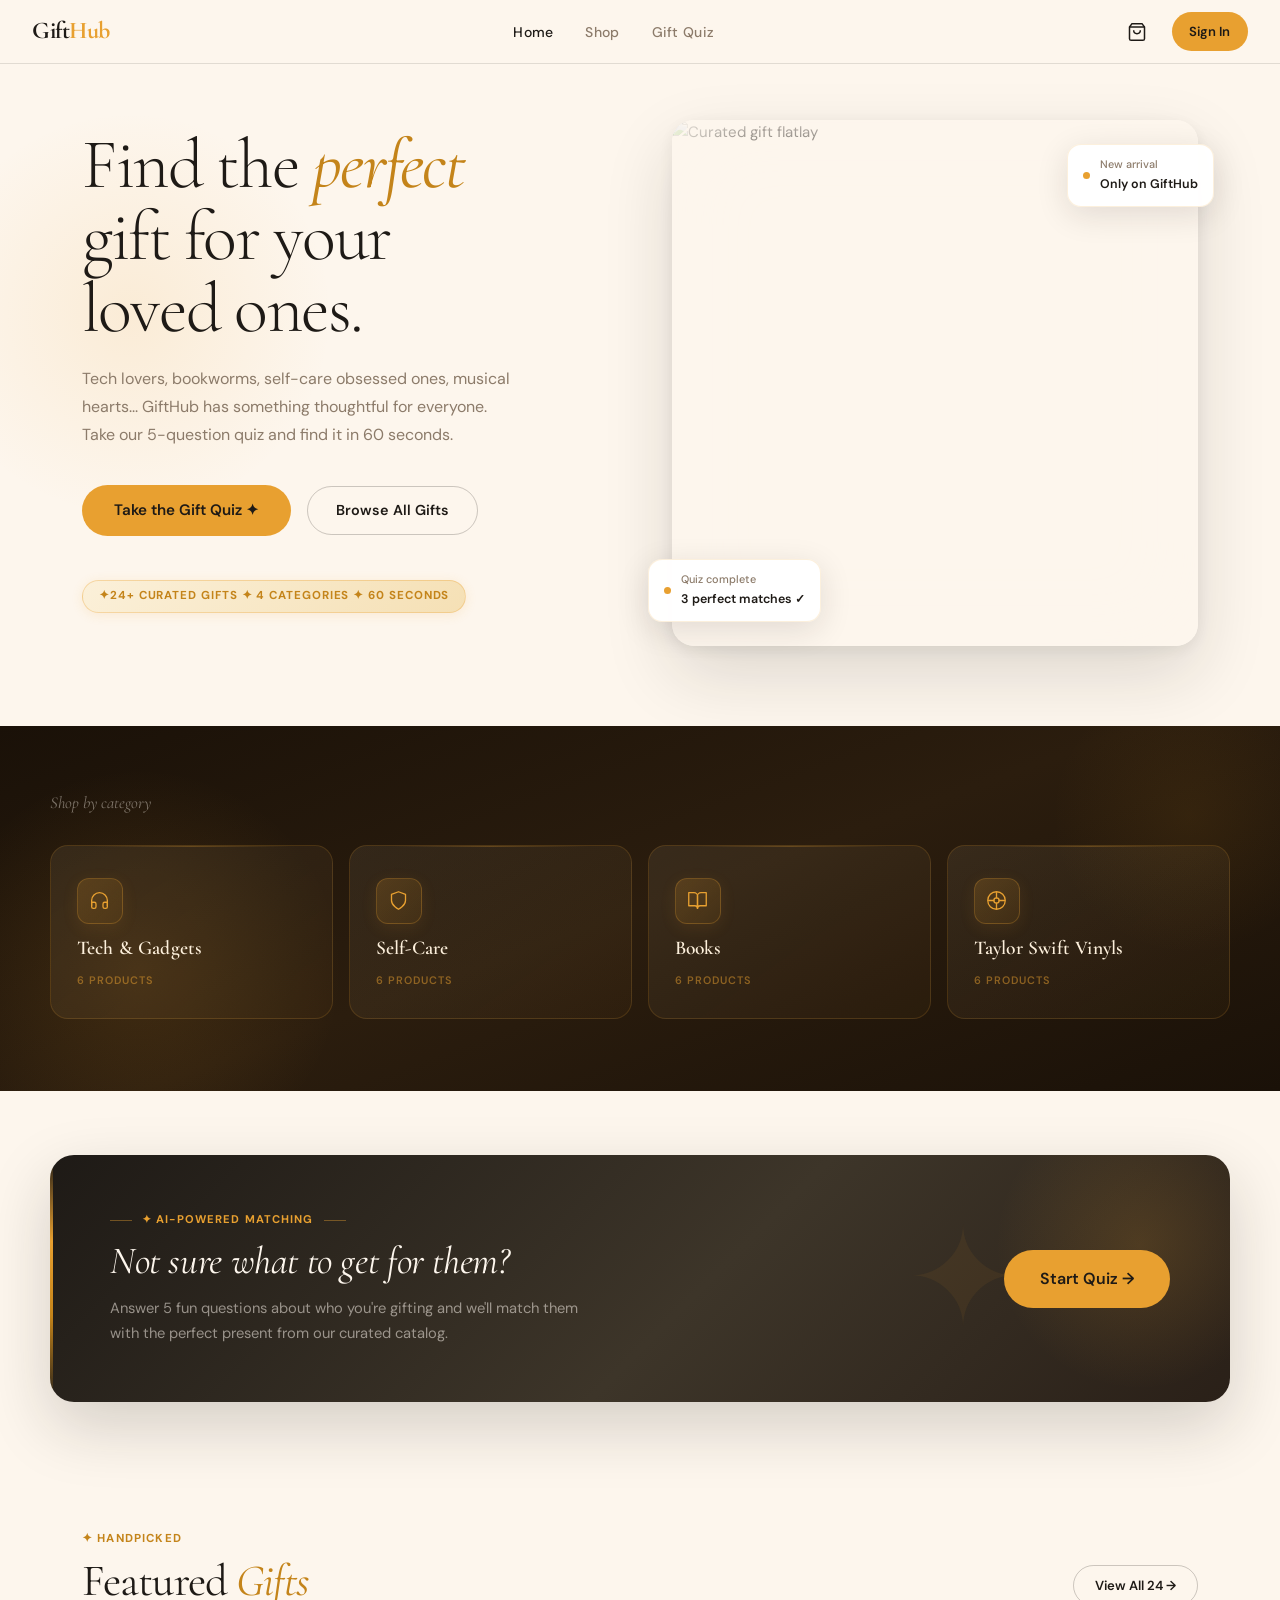
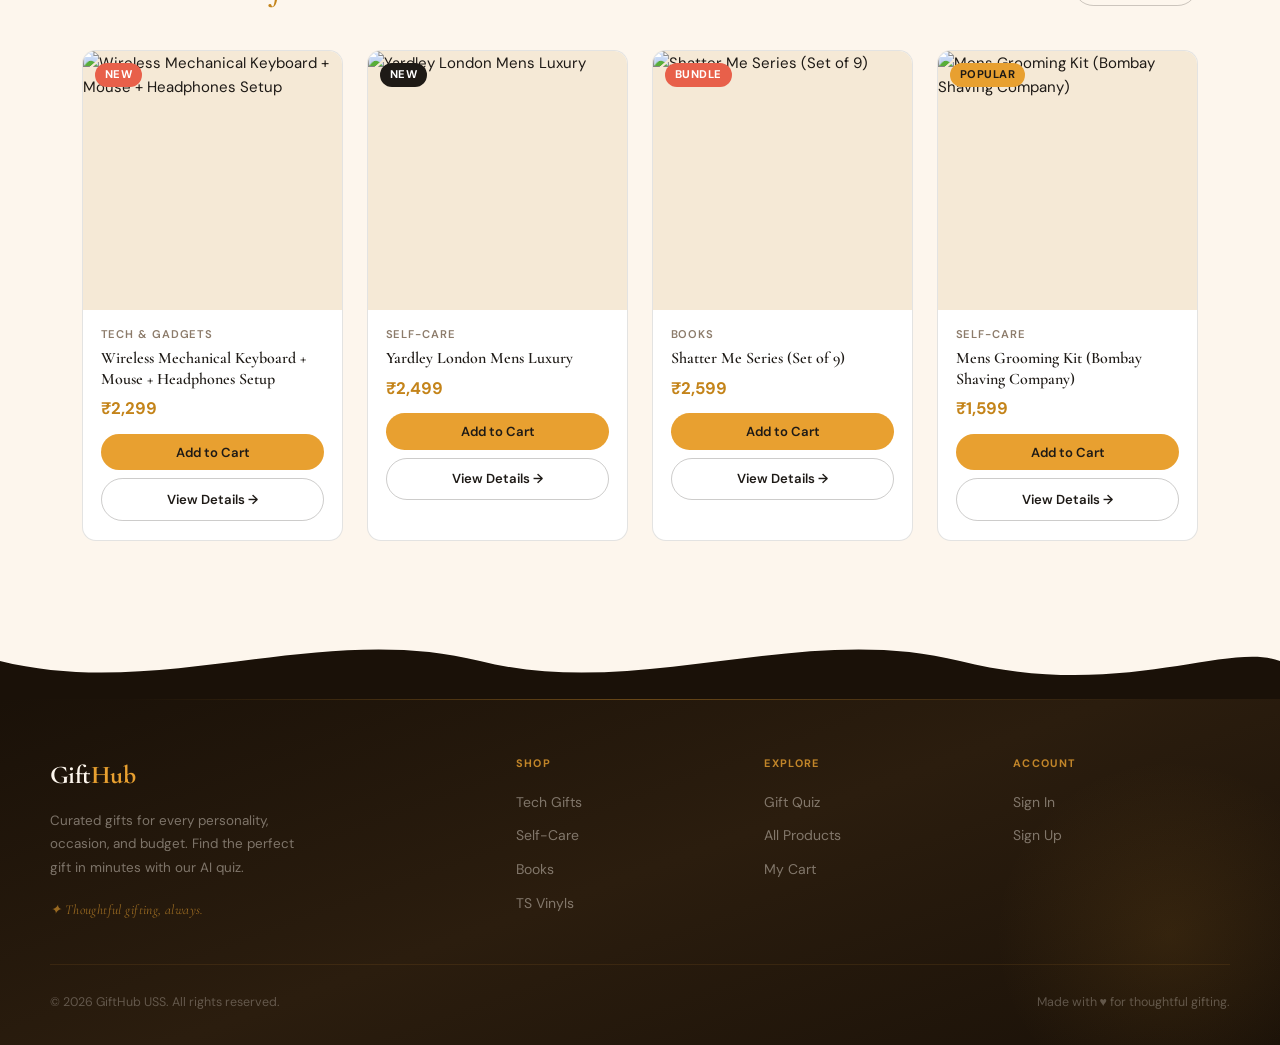
==== commit 82459306: "Update fmt.Println message from 'Hello' to 'Goodbye'" ====
--- a/index.html
+++ b/index.html
@@ -528,7 +528,7 @@
           </div>
 
           <div class="hero-tag hero-tag-strip">
-  ✦ 24+ Curated Gifts &nbsp;·&nbsp; 4 Categories &nbsp;·&nbsp; 60 sec Match
+  ✦24+ Curated Gifts ✦ 4 Categories ✦ 60 seconds
 </div>
         </div>
 
--- a/style.css
+++ b/style.css
@@ -137,7 +137,6 @@
   transition: all var(--transition);
   border: none;
   text-decoration: none;
-  /* NOTE: no white-space: nowrap here — product-actions handles it per-button */
 }
 .btn-primary {
   background: var(--amber);
@@ -163,7 +162,7 @@
   transform: translateY(-1px);
   box-shadow: 0 6px 20px rgba(232,96,74,0.35);
 }
-.btn-sm { padding: 0.5rem 1.1rem; font-size: 0.8rem; }
+.btn-sm { padding: 0.55rem 1.1rem; font-size: 0.82rem; }
 .btn-full { width: 100%; }
 
 /* ─── CARDS ───────────────────────────────────────────── */
@@ -269,22 +268,19 @@
   font-size: 1.05rem;
   font-weight: 700;
   color: var(--amber-dark);
-  margin-bottom: 10px;
-}
-
-/* ─── PRODUCT ACTIONS — THE FIX ──────────────────────── */
+  margin-bottom: 12px;
+}
+
+/* ─── PRODUCT ACTIONS — stacked vertically ─────────────── */
 .product-actions {
   display: flex;
-  gap: 6px;
+  flex-direction: column;
+  gap: 8px;
 }
 .product-actions .btn {
-  flex: 1;
-  min-width: 0;
-  padding: 0.48rem 0.6rem;
-  font-size: 0.78rem;
-  white-space: nowrap;
-  overflow: hidden;
-  text-overflow: ellipsis;
+  width: 100%;
+  padding: 0.6rem 1rem;
+  font-size: 0.82rem;
   justify-content: center;
   text-align: center;
 }
@@ -358,101 +354,135 @@
 .toast.show { transform: translateY(0); }
 
 /* ─── FOOTER ──────────────────────────────────────────── */
+/* ─── FOOTER WAVE TRANSITION ─────────────────────── */
+.footer-wave {
+  display: block;
+  line-height: 0;
+  margin-bottom: -2px;
+  background: #FDF6ED; /* matches whatever section is above */
+}
+.footer-wave svg {
+  width: 100%;
+  height: 80px;
+  display: block;
+}
+
+/* ─── FOOTER ──────────────────────────────────────── */
 footer {
-  background: var(--charcoal);
+  background: linear-gradient(160deg, #1a1108 0%, #2b1d0e 50%, #1a1108 100%);
   color: var(--muted-light);
-  padding: 3rem 2rem 2rem;
-  margin-top: 4rem;
-}
+  padding: 3.5rem 2rem 2rem;
+  position: relative;
+  overflow: hidden;
+}
+
+/* amber glow bottom-right */
+footer::before {
+  content: '';
+  position: absolute;
+  bottom: -80px; right: -80px;
+  width: 380px; height: 380px;
+  background: radial-gradient(circle, rgba(232,160,48,0.1) 0%, transparent 65%);
+  pointer-events: none;
+}
+
+/* top amber shimmer line */
+footer::after {
+  content: '';
+  position: absolute;
+  top: 0; left: 10%; right: 10%;
+  height: 1px;
+  background: linear-gradient(90deg, transparent, rgba(232,160,48,0.35), transparent);
+}
+
 .footer-inner {
   max-width: 1180px;
   margin: 0 auto;
   display: grid;
   grid-template-columns: 2fr 1fr 1fr 1fr;
   gap: 2rem;
-  padding-bottom: 2rem;
-  border-bottom: 1px solid rgba(255,255,255,0.08);
-}
+  padding-bottom: 2.5rem;
+  border-bottom: 1px solid rgba(232,160,48,0.1);
+  position: relative;
+  z-index: 1;
+}
+
+.footer-brand {}
+
 .footer-logo {
   font-family: var(--font-display);
-  font-size: 1.4rem;
+  font-size: 1.6rem;
   font-weight: 700;
   color: var(--cream);
-  margin-bottom: 0.75rem;
+  margin-bottom: 0.85rem;
+  letter-spacing: -0.02em;
 }
 .footer-logo span { color: var(--amber); }
-.footer-desc { font-size: 0.85rem; line-height: 1.7; max-width: 260px; }
+
+.footer-desc {
+  font-size: 0.84rem;
+  line-height: 1.72;
+  max-width: 260px;
+  color: rgba(253,246,237,0.42);
+}
+
+.footer-tagline {
+  margin-top: 1.25rem;
+  font-family: var(--font-display);
+  font-size: 0.85rem;
+  font-style: italic;
+  color: rgba(232,160,48,0.6);
+  letter-spacing: 0.03em;
+}
+
 .footer-col h4 {
-  font-size: 0.75rem;
-  font-weight: 700;
-  letter-spacing: 0.1em;
+  font-size: 0.68rem;
+  font-weight: 700;
+  letter-spacing: 0.12em;
   text-transform: uppercase;
-  color: var(--cream);
-  margin-bottom: 1rem;
+  color: var(--amber);
+  margin-bottom: 1.1rem;
+  opacity: 0.8;
 }
 .footer-col ul { list-style: none; }
-.footer-col ul li { margin-bottom: 0.5rem; }
+.footer-col ul li { margin-bottom: 0.6rem; }
 .footer-col ul li a {
   text-decoration: none;
-  color: var(--muted-light);
-  font-size: 0.85rem;
+  color: rgba(253,246,237,0.42);
+  font-size: 0.875rem;
   transition: color var(--transition);
+  position: relative;
+}
+.footer-col ul li a::after {
+  content: '';
+  position: absolute;
+  bottom: -2px; left: 0;
+  width: 0; height: 1px;
+  background: var(--amber);
+  transition: width 0.28s ease;
 }
 .footer-col ul li a:hover { color: var(--amber); }
+.footer-col ul li a:hover::after { width: 100%; }
+
 .footer-bottom {
   max-width: 1180px;
-  margin: 1.5rem auto 0;
+  margin: 1.75rem auto 0;
   display: flex;
   align-items: center;
   justify-content: space-between;
-  font-size: 0.8rem;
-}
-
-/* ─── FORM ELEMENTS ───────────────────────────────────── */
-.form-group { margin-bottom: 1.25rem; }
-.form-label {
-  display: block;
-  font-size: 0.8rem;
-  font-weight: 600;
-  color: var(--charcoal-mid);
-  margin-bottom: 6px;
-  letter-spacing: 0.02em;
-}
-.form-input {
-  width: 100%;
-  padding: 0.75rem 1rem;
-  border: 1.5px solid var(--border-strong);
-  border-radius: var(--radius-sm);
-  font-family: var(--font-body);
-  font-size: 0.9rem;
-  color: var(--charcoal);
-  background: var(--white);
-  transition: border-color var(--transition), box-shadow var(--transition);
-  outline: none;
-  /* Prevent iOS zoom on focus (font-size must be ≥16px on iOS) */
-  -webkit-appearance: none;
-}
-.form-input:focus {
-  border-color: var(--amber);
-  box-shadow: 0 0 0 3px rgba(232,160,48,0.15);
-}
-.form-input::placeholder { color: var(--muted-light); }
-.form-row { display: grid; grid-template-columns: 1fr 1fr; gap: 1rem; }
-
-/* ─── DIVIDER ─────────────────────────────────────────── */
-.divider {
-  display: flex;
-  align-items: center;
-  gap: 1rem;
-  color: var(--muted-light);
-  font-size: 0.8rem;
-  margin: 1.5rem 0;
-}
-.divider::before, .divider::after {
-  content: '';
-  flex: 1;
-  height: 1px;
-  background: var(--border);
+  font-size: 0.78rem;
+  color: rgba(253,246,237,0.28);
+  position: relative;
+  z-index: 1;
+}
+
+@media (max-width: 768px) {
+  .footer-inner { grid-template-columns: 1fr 1fr; }
+  .footer-bottom { flex-direction: column; gap: 0.5rem; text-align: center; }
+  .footer-wave svg { height: 50px; }
+}
+@media (max-width: 480px) {
+  .footer-inner { grid-template-columns: 1fr; gap: 1.5rem; }
 }
 
 /* ─── PAGE WRAPPER ────────────────────────────────────── */
@@ -542,12 +572,11 @@
 @media (max-width: 480px) {
   .grid-4 { grid-template-columns: repeat(2, 1fr); gap: 0.75rem; }
   .grid-3 { grid-template-columns: 1fr; }
-  /* Product card — tighter on small phones */
-  .product-info { padding: 0.7rem 0.8rem 0.9rem; }
+  .product-info { padding: 0.75rem 0.85rem 1rem; }
   .product-name { font-size: 0.875rem; }
-  .product-price { font-size: 0.9rem; margin-bottom: 8px; }
-  .product-actions { gap: 5px; }
-  .product-actions .btn { font-size: 0.72rem; padding: 0.4rem 0.45rem; }
+  .product-price { font-size: 0.95rem; margin-bottom: 10px; }
+  .product-actions { gap: 6px; }
+  .product-actions .btn { font-size: 0.78rem; padding: 0.55rem 1rem; }
   .footer-inner { grid-template-columns: 1fr; gap: 1.5rem; }
   .toast { left: 1rem; right: 1rem; bottom: 1rem; }
 }
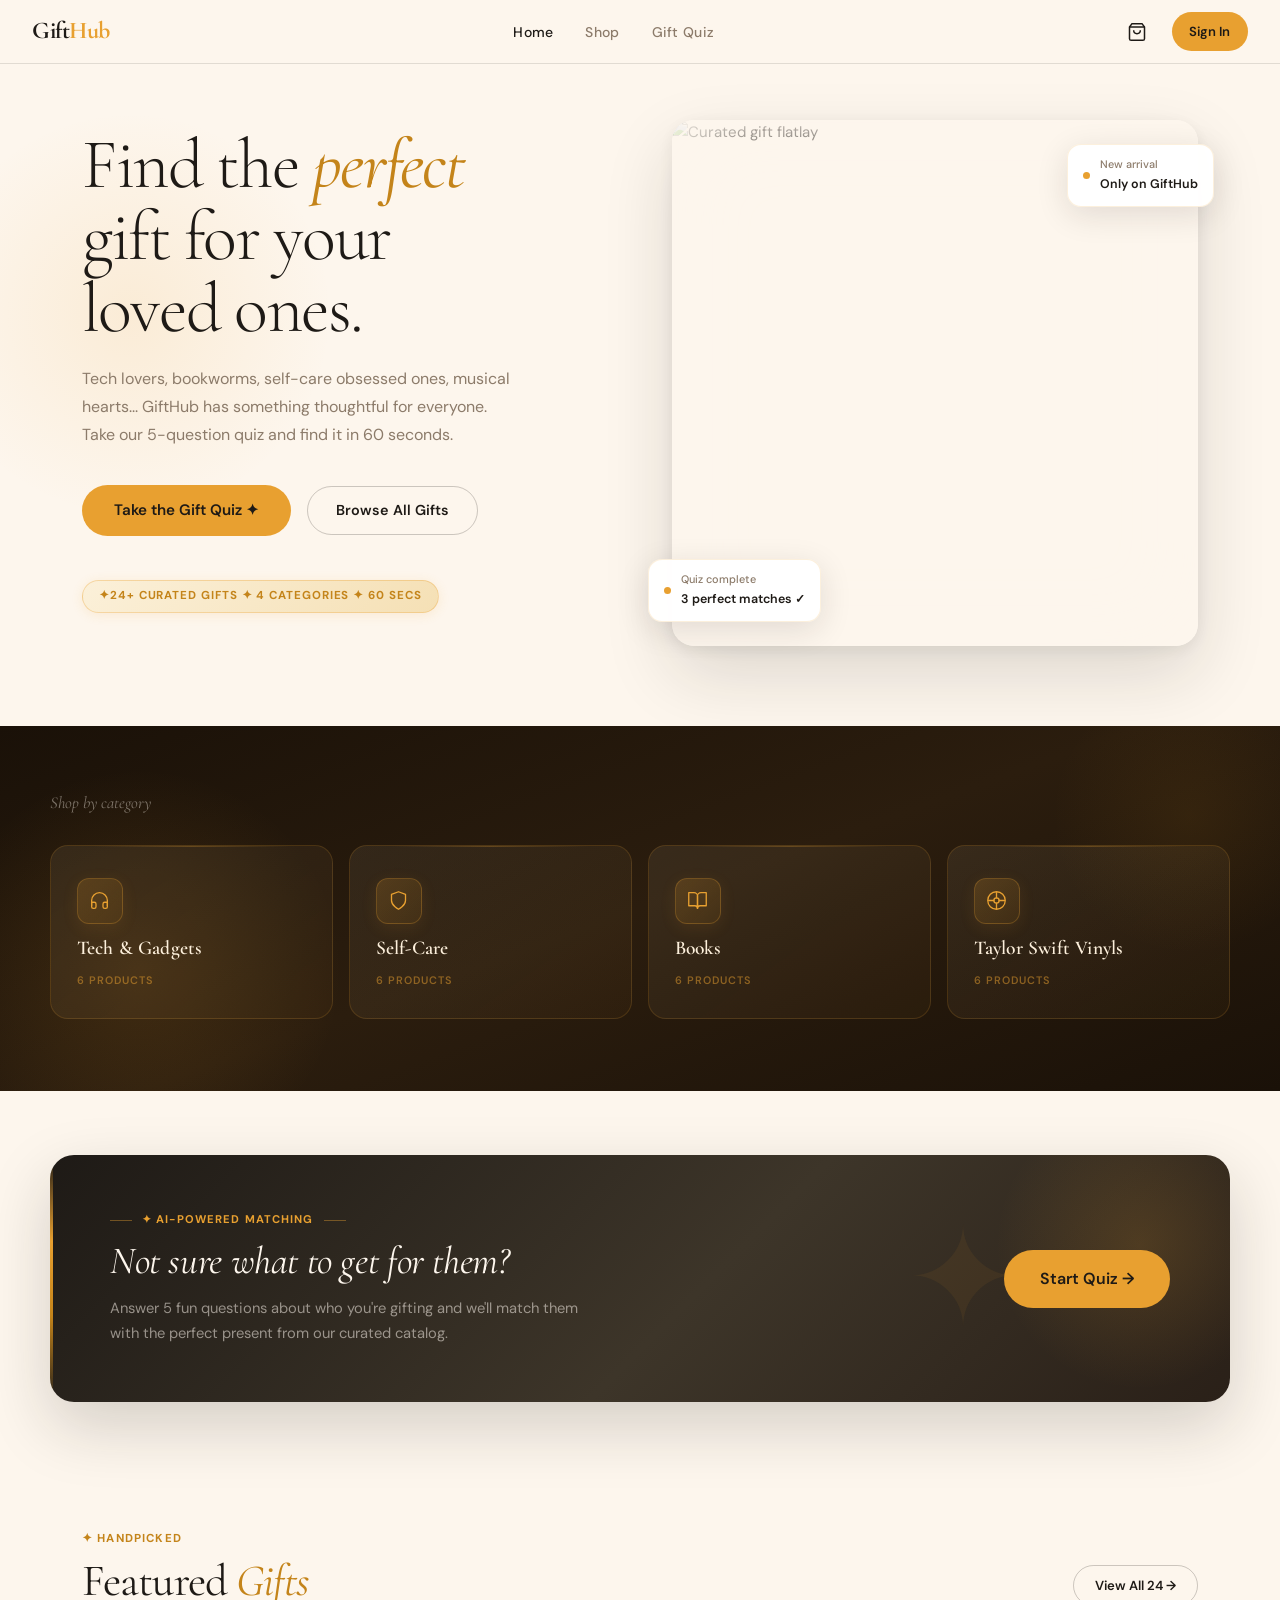
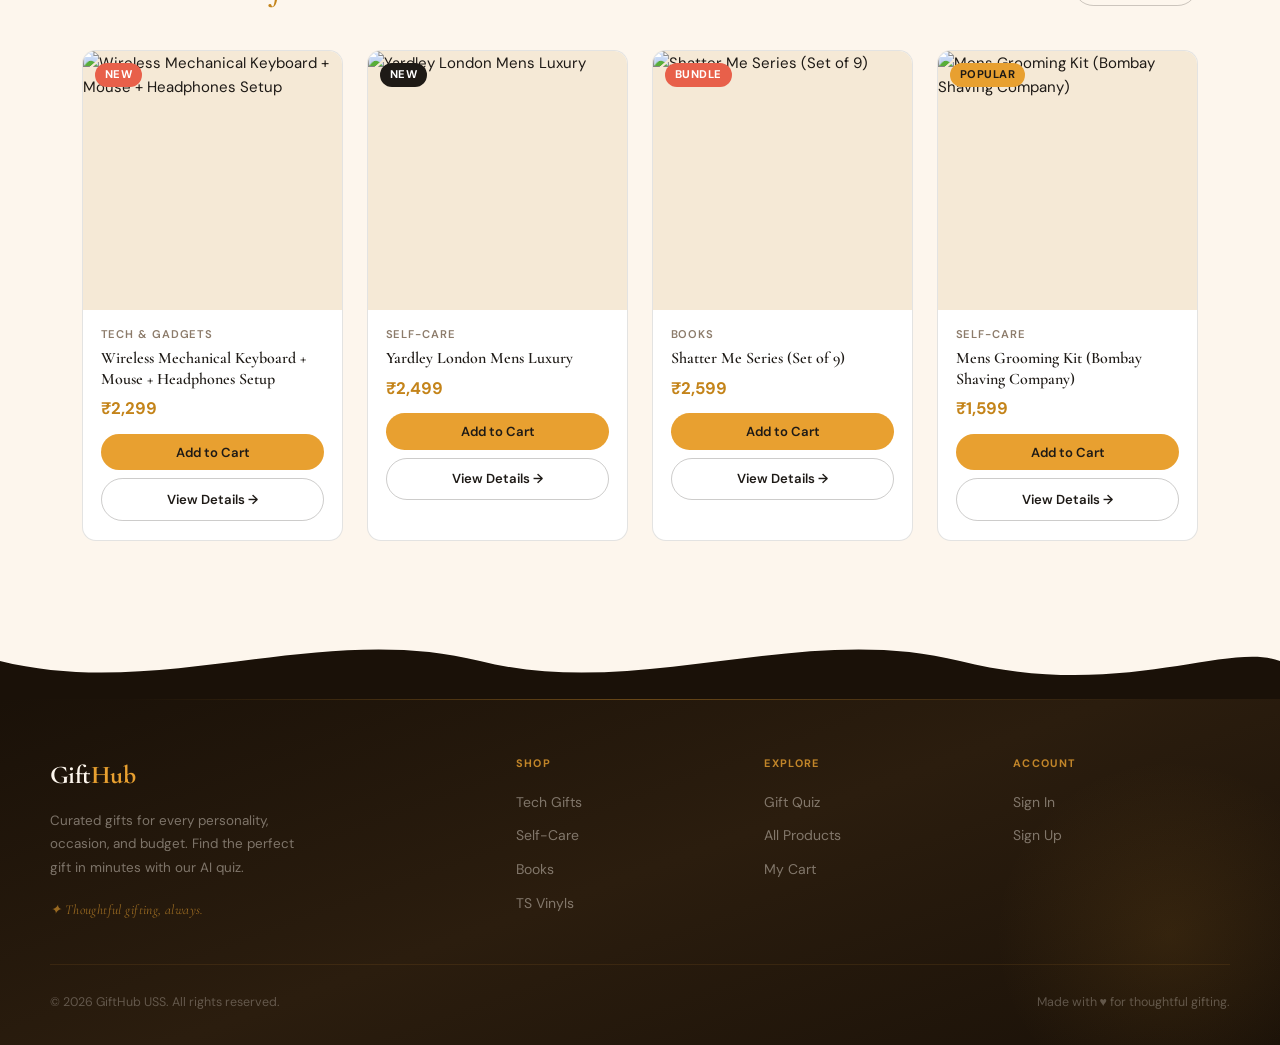
==== commit 7cbcb99b: "Update index.html" ====
--- a/index.html
+++ b/index.html
@@ -528,7 +528,7 @@
           </div>
 
           <div class="hero-tag hero-tag-strip">
-  ✦24+ Curated Gifts ✦ 4 Categories ✦ 60 seconds
+  ✦24+ Curated Gifts ✦ 4 Categories ✦ 60 secs
 </div>
         </div>
 
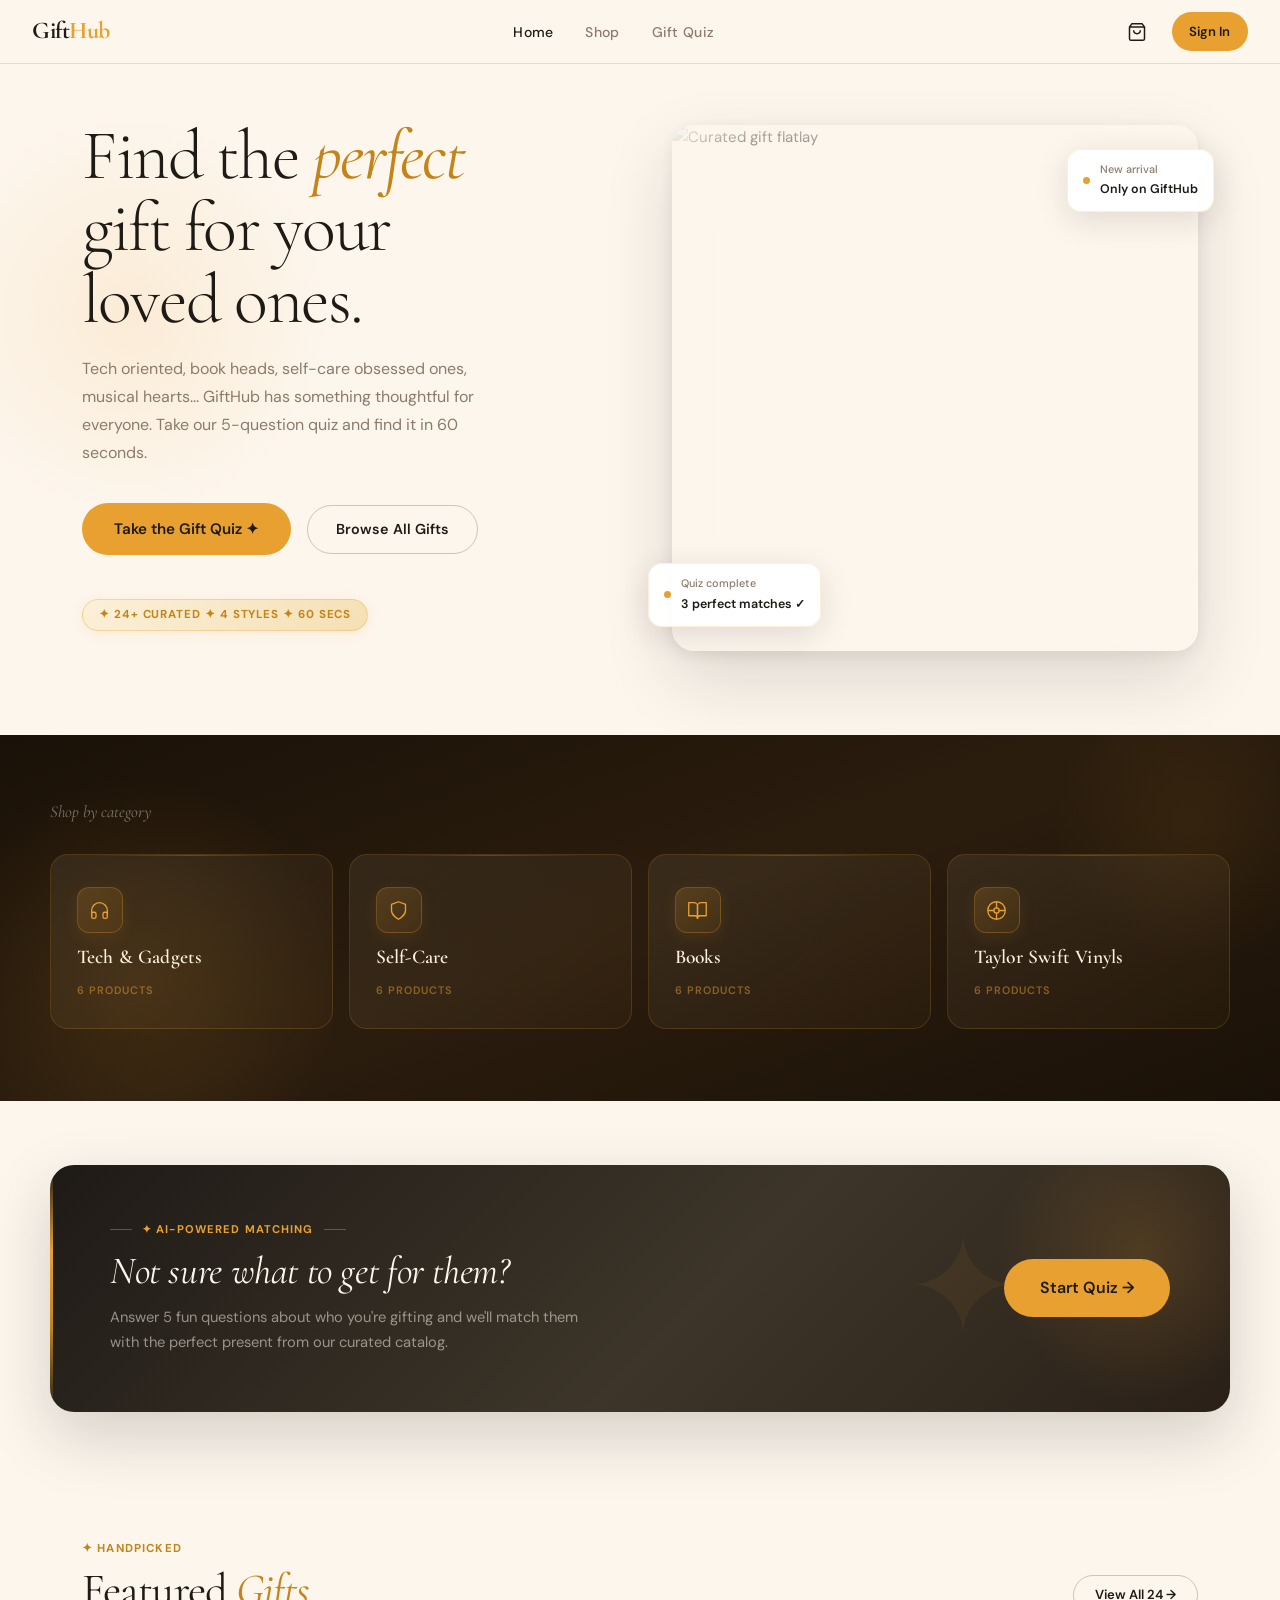
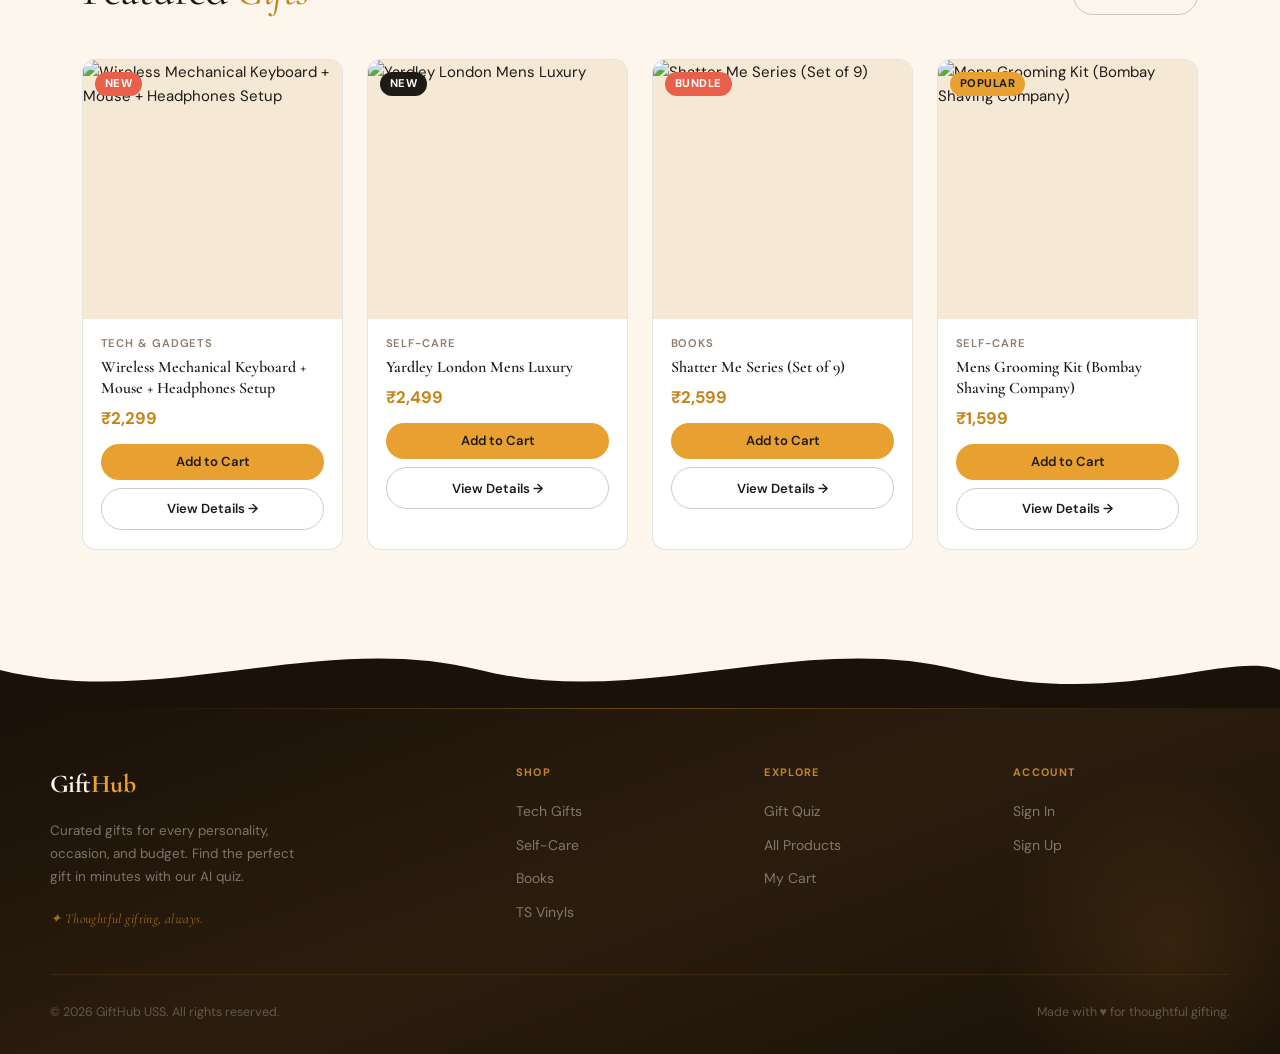
==== commit 441cdb4a: "Update index.html" ====
--- a/index.html
+++ b/index.html
@@ -517,7 +517,7 @@
           </h1>
 
           <p class="hero-sub">
-            Tech lovers, bookworms, self-care obsessed ones, musical hearts...
+            Tech oriented, book heads, self-care obsessed ones, musical hearts...
             GiftHub has something thoughtful for everyone. Take our
             5-question quiz and find it in 60 seconds.
           </p>
@@ -528,7 +528,7 @@
           </div>
 
           <div class="hero-tag hero-tag-strip">
-  ✦24+ Curated Gifts ✦ 4 Categories ✦ 60 secs
+  ✦ 24+ Curated ✦ 4 Styles ✦ 60 secs
 </div>
         </div>
 
